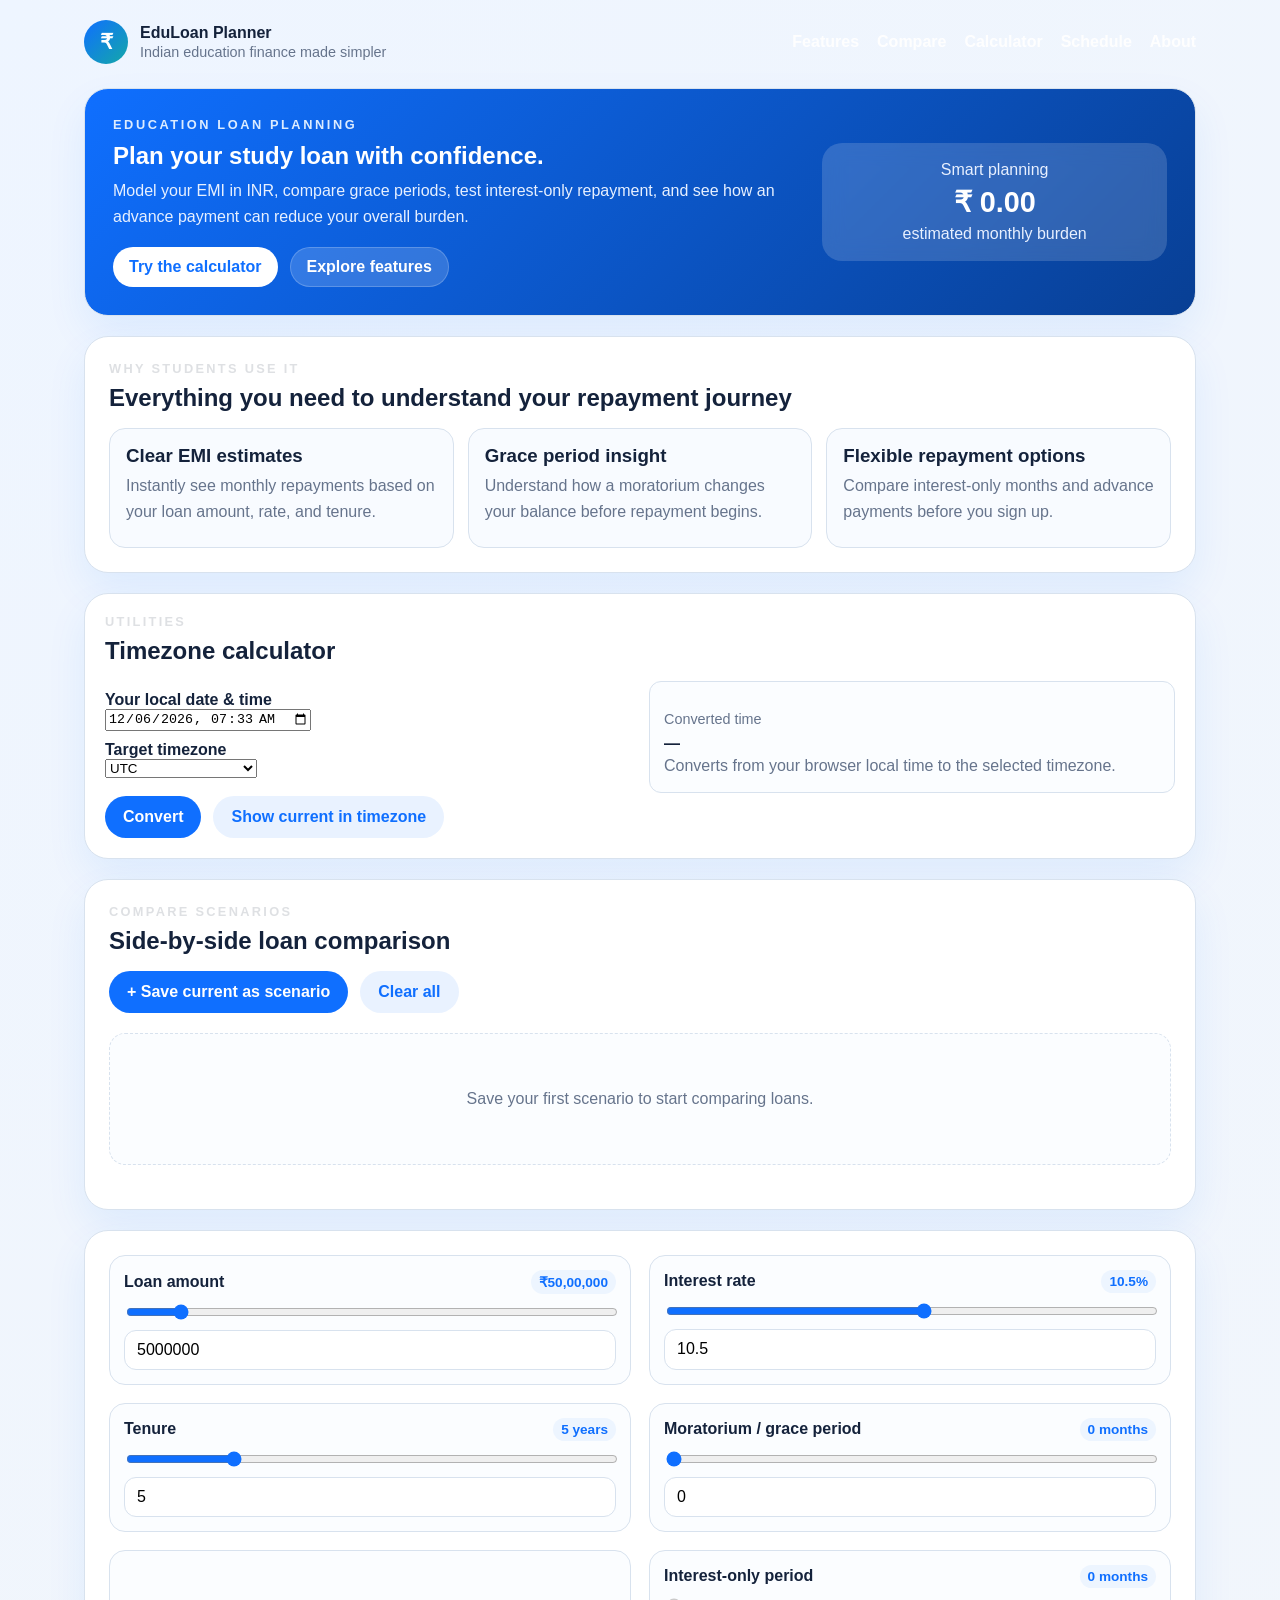
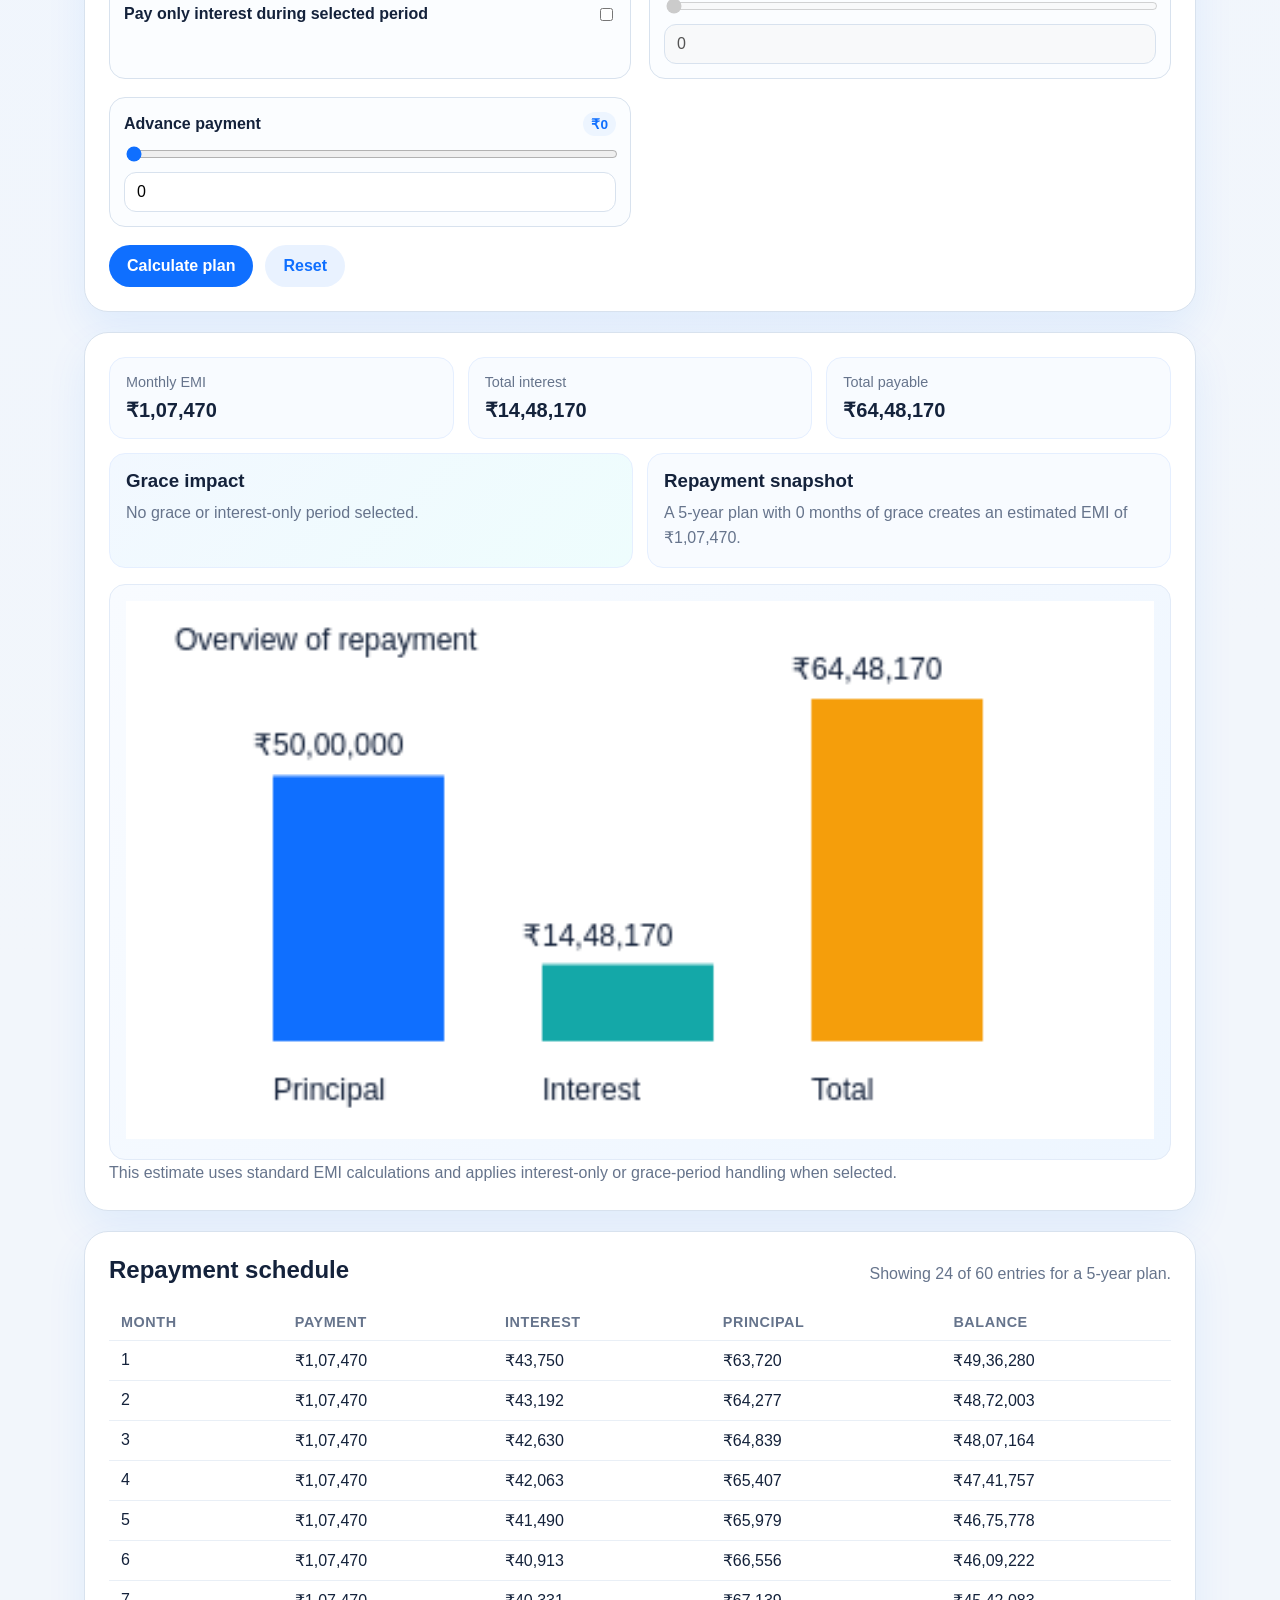
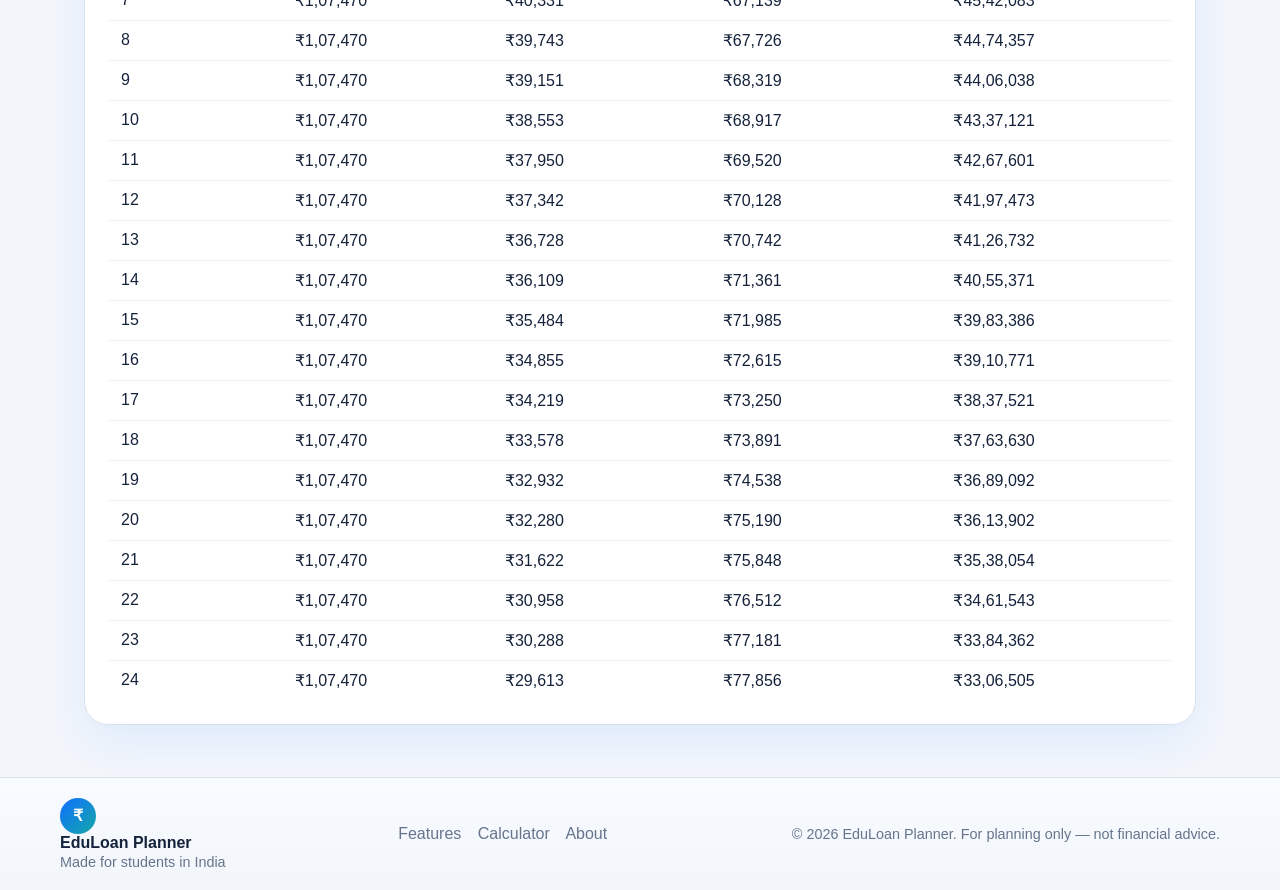
==== index.html @ 4c46b226 "Update index.html, Update script.js, Update styles.css" ====
<!DOCTYPE html>
<html lang="en">
  <head>
    <meta charset="UTF-8" />
    <meta name="viewport" content="width=device-width, initial-scale=1.0" />
    <title>Indian Education Loan Calculator</title>
    <meta
      name="description"
      content="Estimate education loan EMI, grace period impact, and repayment schedule in Indian rupees."
    />
    <link rel="stylesheet" href="styles.css" />
  </head>
  <body>
    <header class="topbar">
      <div class="brand-block">
        <div class="brand-mark">₹</div>
        <div>
          <p class="brand-name">EduLoan Planner</p>
          <p class="brand-tag">Indian education finance made simpler</p>
        </div>
      </div>
      <nav class="nav">
        <ul class="nav-list">
          <li><a class="nav-link" href="#features">Features</a></li>
          <li><a class="nav-link" href="#comparison">Compare</a></li>
          <li><a class="nav-link" href="#calculator">Calculator</a></li>
          <li><a class="nav-link" href="#schedule">Schedule</a></li>
          <li><a class="nav-link" href="#about">About</a></li>
        </ul>
      </nav>
    </header>

    <main class="page-shell">
      <section class="card hero-card">
        <div class="hero-content">
          <div>
            <p class="eyebrow">Education loan planning</p>
            <h1>Plan your study loan with confidence.</h1>
            <p class="hero-copy">
              Model your EMI in INR, compare grace periods, test interest-only repayment, and see how an advance payment can reduce your overall burden.
            </p>
            <div class="hero-actions">
              <a class="button-link" href="#calculator">Try the calculator</a>
              <a class="button-link secondary-link" href="#features">Explore features</a>
            </div>
          </div>
          <div class="hero-badge">
            <p>Smart planning</p>
            <strong>₹ 0.00</strong>
            <span>estimated monthly burden</span>
          </div>
        </div>
      </section>

      <section id="features" class="card feature-card">
        <div class="section-heading">
          <p class="eyebrow">Why students use it</p>
          <h2>Everything you need to understand your repayment journey</h2>
        </div>
        <div class="feature-grid">
          <article class="feature-box">
            <h3>Clear EMI estimates</h3>
            <p>Instantly see monthly repayments based on your loan amount, rate, and tenure.</p>
          </article>
          <article class="feature-box">
            <h3>Grace period insight</h3>
            <p>Understand how a moratorium changes your balance before repayment begins.</p>
          </article>
          <article class="feature-box">
            <h3>Flexible repayment options</h3>
            <p>Compare interest-only months and advance payments before you sign up.</p>
          </article>
        </div>
      </section>

      <section id="timezone" class="card timezone-card">
        <div class="section-heading">
          <p class="eyebrow">Utilities</p>
          <h2>Timezone calculator</h2>
        </div>
        <div class="timezone-grid">
          <div class="timezone-controls">
            <label for="tz-datetime">Your local date & time</label>
            <input id="tz-datetime" type="datetime-local" />

            <label for="tz-target">Target timezone</label>
            <select id="tz-target"></select>

            <div class="actions">
              <button id="tz-convert" type="button">Convert</button>
              <button id="tz-now" type="button" class="secondary-btn">Show current in timezone</button>
            </div>
          </div>

          <div class="timezone-output">
            <p class="result-label">Converted time</p>
            <strong id="tz-output">—</strong>
            <p class="note">Converts from your browser local time to the selected timezone.</p>
          </div>
        </div>
      </section>

      <section id="comparison" class="card comparison-card">
        <div class="section-heading">
          <p class="eyebrow">Compare scenarios</p>
          <h2>Side-by-side loan comparison</h2>
        </div>
        <div class="comparison-controls">
          <button type="button" id="save-scenario-btn" class="primary-btn">+ Save current as scenario</button>
          <button type="button" id="clear-scenarios-btn" class="secondary-btn">Clear all</button>
        </div>
        <div id="scenarios-container" class="scenarios-container">
          <div class="empty-state">
            <p>Save your first scenario to start comparing loans.</p>
          </div>
        </div>
        <div id="comparison-table" class="comparison-table-wrap" style="display: none;">
          <table class="comparison-table">
            <thead>
              <tr>
                <th>Metric</th>
                <th id="scenario-1-header">Scenario 1</th>
                <th id="scenario-2-header">Scenario 2</th>
                <th id="scenario-3-header">Scenario 3</th>
              </tr>
            </thead>
            <tbody id="comparison-body"></tbody>
          </table>
        </div>
      </section>

      <section id="calculator" class="card calculator-card">
        <form id="loan-form" novalidate>
          <div class="control-grid">
            <div class="field-group">
              <label for="loan-amount">
                Loan amount
                <span class="value-pill" id="loan-amount-value">₹50,00,000</span>
              </label>
              <input id="loan-amount-range" type="range" min="100000" max="50000000" step="100000" value="5000000" />
              <input id="loan-amount" name="loanAmount" type="number" min="100000" step="100000" value="5000000" required />
            </div>

            <div class="field-group">
              <label for="interest-rate">
                Interest rate
                <span class="value-pill" id="interest-rate-value">10.5%</span>
              </label>
              <input id="interest-rate-range" type="range" min="0" max="20" step="0.1" value="10.5" />
              <input id="interest-rate" name="interestRate" type="number" min="0" max="20" step="0.1" value="10.5" required />
            </div>

            <div class="field-group">
              <label for="tenure-years">
                Tenure
                <span class="value-pill" id="tenure-years-value">5 years</span>
              </label>
              <input id="tenure-years-range" type="range" min="1" max="20" step="1" value="5" />
              <input id="tenure-years" name="tenureYears" type="number" min="1" max="20" step="1" value="5" required />
            </div>

            <div class="field-group">
              <label for="grace-months">
                Moratorium / grace period
                <span class="value-pill" id="grace-months-value">0 months</span>
              </label>
              <input id="grace-months-range" type="range" min="0" max="24" step="1" value="0" />
              <input id="grace-months" name="graceMonths" type="number" min="0" max="24" step="1" value="0" required />
            </div>

            <div class="field-group checkbox-field">
              <label for="interest-only-toggle">
                <span>Pay only interest during selected period</span>
                <input id="interest-only-toggle" name="interestOnly" type="checkbox" />
              </label>
            </div>

            <div class="field-group">
              <label for="interest-only-months">
                Interest-only period
                <span class="value-pill" id="interest-only-months-value">0 months</span>
              </label>
              <input id="interest-only-months-range" type="range" min="0" max="24" step="1" value="0" />
              <input id="interest-only-months" name="interestOnlyMonths" type="number" min="0" max="24" step="1" value="0" required />
            </div>

            <div class="field-group">
              <label for="advance-payment">
                Advance payment
                <span class="value-pill" id="advance-payment-value">₹0</span>
              </label>
              <input id="advance-payment-range" type="range" min="0" max="50000000" step="10000" value="0" />
              <input id="advance-payment" name="advancePayment" type="number" min="0" max="50000000" step="10000" value="0" />
            </div>
          </div>

          <div class="actions">
            <button type="submit">Calculate plan</button>
            <button type="button" id="reset-btn" class="secondary-btn">Reset</button>
          </div>
        </form>
      </section>

      <section class="card results-card" aria-live="polite">
        <div class="results-grid">
          <article class="result-box">
            <span class="result-label">Monthly EMI</span>
            <strong id="emi-value">₹0</strong>
          </article>
          <article class="result-box">
            <span class="result-label">Total interest</span>
            <strong id="interest-value">₹0</strong>
          </article>
          <article class="result-box">
            <span class="result-label">Total payable</span>
            <strong id="payable-value">₹0</strong>
          </article>
        </div>

        <div class="insight-grid">
          <article class="insight-card accent-card">
            <h3>Grace impact</h3>
            <p id="grace-summary">No grace period selected.</p>
          </article>
          <article class="insight-card">
            <h3>Repayment snapshot</h3>
            <p id="snapshot-summary">Your plan will be displayed here.</p>
          </article>
        </div>

        <div class="chart-wrap">
          <canvas id="summary-chart" width="420" height="220"></canvas>
        </div>
        <p class="note">This estimate uses standard EMI calculations and applies interest-only or grace-period handling when selected.</p>
      </section>

      <section class="card schedule-card">
        <div class="schedule-head">
          <h2>Repayment schedule</h2>
          <p id="schedule-caption">A monthly repayment plan will appear here.</p>
        </div>
        <div class="table-wrap">
          <table>
            <thead>
              <tr>
                <th>Month</th>
                <th>Payment</th>
                <th>Interest</th>
                <th>Principal</th>
                <th>Balance</th>
              </tr>
            </thead>
            <tbody id="schedule-body"></tbody>
          </table>
        </div>
      </section>
    </main>
    <footer class="site-footer">
      <div class="footer-grid">
        <div class="footer-brand">
          <div class="brand-mark small">₹</div>
          <div>
            <p class="brand-name">EduLoan Planner</p>
            <p class="brand-tag">Made for students in India</p>
          </div>
        </div>
        <div class="footer-links">
          <a href="#features">Features</a>
          <a href="#calculator">Calculator</a>
          <a href="#about">About</a>
        </div>
        <div class="footer-legal">
          <p>© 2026 EduLoan Planner. For planning only — not financial advice.</p>
        </div>
      </div>
    </footer>

    <script src="script.js"></script>
  </body>
</html>
---- styles.css ----
:root {
  color-scheme: light;
  --bg: #f2f6fb;
  --surface: #ffffff;
  --primary: #0f6fff;
  --primary-dark: #0a53bf;
  --accent: #14a8a8;
  --text: #14223b;
  --muted: #66748c;
  --border: #d8e2ee;
}

* {
  box-sizing: border-box;
}

body {
  margin: 0;
  font-family: Inter, "Segoe UI", Roboto, Arial, sans-serif;
  background: radial-gradient(circle at top left, #eef5ff 0%, var(--bg) 60%);
  color: var(--text);
}

.topbar {
  max-width: 1160px;
  margin: 0 auto;
  padding: 20px 24px 0;
  display: flex;
  align-items: center;
  justify-content: space-between;
  gap: 16px;
}

.brand-block {
  display: flex;
  align-items: center;
  gap: 12px;
}

.brand-mark {
  width: 44px;
  height: 44px;
  display: grid;
  place-items: center;
  border-radius: 50%;
  background: linear-gradient(135deg, var(--primary) 0%, var(--accent) 100%);
  color: #fff;
  font-size: 1.3rem;
  font-weight: 800;
}

.brand-name {
  margin: 0;
  font-weight: 800;
}

.brand-tag {
  margin: 2px 0 0;
  color: var(--muted);
  font-size: 0.9rem;
}

.nav-link,
.button-link {
  text-decoration: none;
  color: var(--primary);
  font-weight: 700;
}

.nav {
  display: flex;
  align-items: center;
}

.nav-list {
  list-style: none;
  margin: 0;
  padding: 0;
  display: flex;
  gap: 18px;
}

.nav-list a {
  color: #fff;
  opacity: 0.95;
}

.page-shell {
  max-width: 1160px;
  margin: 0 auto;
  padding: 24px;
  display: grid;
  gap: 20px;
}

.card {
  background: var(--surface);
  border: 1px solid var(--border);
  border-radius: 24px;
  box-shadow: 0 18px 40px rgba(15, 111, 255, 0.08);
}

.hero-card {
  padding: 28px;
  background: linear-gradient(135deg, #0f6fff 0%, #083f94 100%);
  color: #fff;
}

.hero-content {
  display: grid;
  grid-template-columns: 1.6fr 0.8fr;
  gap: 20px;
  align-items: center;
}

.hero-actions {
  display: flex;
  flex-wrap: wrap;
  gap: 12px;
  margin-top: 18px;
}

.button-link {
  display: inline-flex;
  align-items: center;
  justify-content: center;
  padding: 10px 16px;
  border-radius: 999px;
  background: #fff;
  color: var(--primary);
}

.secondary-link {
  background: rgba(255,255,255,0.16);
  color: #fff;
  border: 1px solid rgba(255,255,255,0.2);
}

.hero-badge {
  padding: 18px;
  border-radius: 20px;
  background: rgba(255,255,255,0.16);
  backdrop-filter: blur(10px);
  text-align: center;
}

.hero-badge p,
.hero-badge span {
  margin: 0;
  color: #e8f0ff;
}

.hero-badge strong {
  display: block;
  font-size: 1.8rem;
  margin: 6px 0;
}

.eyebrow {
  margin: 0 0 10px;
  text-transform: uppercase;
  letter-spacing: 0.2em;
  font-size: 0.8rem;
  font-weight: 700;
  color: #dcecff;
}

h1,
h2,
h3 {
  margin: 0 0 8px;
}

.hero-copy,
.note,
.schedule-head p,
.insight-card p {
  margin: 0;
  color: var(--muted);
  line-height: 1.6;
}

.hero-card .hero-copy {
  color: #e7f0ff;
  max-width: 700px;
}

.calculator-card,
.results-card,
.schedule-card {
  padding: 24px;
}

.control-grid {
  display: grid;
  grid-template-columns: repeat(2, minmax(0, 1fr));
  gap: 18px;
}

.field-group {
  display: grid;
  gap: 8px;
  padding: 14px;
  border: 1px solid var(--border);
  border-radius: 16px;
  background: #fbfdff;
}

.checkbox-field {
  align-content: center;
}

.checkbox-field label {
  justify-content: space-between;
}

.checkbox-field input {
  width: auto;
  accent-color: var(--primary);
}

label {
  display: flex;
  align-items: center;
  justify-content: space-between;
  gap: 8px;
  font-weight: 700;
}

.value-pill {
  display: inline-flex;
  align-items: center;
  padding: 4px 8px;
  border-radius: 999px;
  background: #edf5ff;
  color: var(--primary);
  font-size: 0.85rem;
  font-weight: 700;
}

input[type="number"],
input[type="range"] {
  width: 100%;
}

input[type="number"] {
  padding: 10px 12px;
  border: 1px solid var(--border);
  border-radius: 12px;
  font-size: 1rem;
}

input[type="range"] {
  accent-color: var(--primary);
  cursor: pointer;
}

input:focus {
  outline: 2px solid rgba(15, 111, 255, 0.18);
  border-color: var(--primary);
}

.actions {
  display: flex;
  flex-wrap: wrap;
  gap: 12px;
  margin-top: 18px;
}

button {
  border: none;
  border-radius: 999px;
  padding: 12px 18px;
  font-size: 1rem;
  font-weight: 700;
  cursor: pointer;
  background: var(--primary);
  color: #fff;
}

button:hover {
  background: var(--primary-dark);
}

.secondary-btn {
  background: #e9f2ff;
  color: var(--primary);
}

.secondary-btn:hover {
  background: #dceaff;
}

.section-heading {
  margin-bottom: 16px;
}

.feature-grid {
  display: grid;
  grid-template-columns: repeat(3, minmax(0, 1fr));
  gap: 14px;
}

.feature-box {
  padding: 16px;
  border: 1px solid var(--border);
  border-radius: 16px;
  background: #f8fbff;
}

/* Alignment and spacing fixes for the features section */
.feature-card {
  padding: 24px;
}

.feature-grid {
  align-items: start;
}

.feature-box {
  display: flex;
  flex-direction: column;
  justify-content: flex-start;
  min-height: 120px;
}

.section-heading .eyebrow {
  margin-bottom: 8px;
  color: rgba(20,34,59,0.14);
  letter-spacing: 0.18em;
}

.feature-box h3 {
  margin-bottom: 6px;
}

.feature-box p {
  margin: 0;
  color: var(--muted);
  line-height: 1.6;
}

.results-grid {
  display: grid;
  grid-template-columns: repeat(3, minmax(0, 1fr));
  gap: 14px;
}

/* Timezone calculator styles */
.timezone-card {
  padding: 20px;
}

.timezone-grid {
  display: grid;
  grid-template-columns: 1fr 1fr;
  gap: 18px;
  align-items: start;
}

.timezone-controls label {
  display: block;
  margin-top: 10px;
  font-weight: 700;
}

.timezone-output {
  padding: 14px;
  border: 1px solid var(--border);
  border-radius: 12px;
  background: #fbfdff;
}

@media (max-width: 820px) {
  .timezone-grid {
    grid-template-columns: 1fr;
  }
}

.result-box,
.insight-card {
  padding: 16px;
  background: #f8fbff;
  border: 1px solid #e5efff;
  border-radius: 16px;
}

.result-label {
  display: block;
  font-size: 0.9rem;
  color: var(--muted);
  margin-bottom: 8px;
}

.result-box strong {
  font-size: 1.25rem;
}

.insight-grid {
  display: grid;
  grid-template-columns: repeat(2, minmax(0, 1fr));
  gap: 14px;
  margin-top: 14px;
}

.accent-card {
  background: linear-gradient(135deg, #f2f8ff 0%, #eefdfd 100%);
}

.chart-wrap {
  margin-top: 16px;
  border-radius: 16px;
  padding: 16px;
  background: linear-gradient(135deg, #f8fbff 0%, #eef6ff 100%);
  border: 1px solid #e2ebf8;
}

canvas {
  width: 100%;
  height: auto;
}

.schedule-head {
  display: flex;
  align-items: center;
  justify-content: space-between;
  gap: 12px;
  margin-bottom: 12px;
}

.table-wrap {
  overflow-x: auto;
}

table {
  width: 100%;
  border-collapse: collapse;
}

th,
td {
  padding: 10px 12px;
  border-bottom: 1px solid #e9eff6;
  text-align: left;
}

th {
  color: var(--muted);
  font-size: 0.9rem;
  font-weight: 700;
  text-transform: uppercase;
  letter-spacing: 0.04em;
}

tr:last-child td {
  border-bottom: none;
}

@media (max-width: 820px) {
  .control-grid,
  .results-grid,
  .insight-grid,
  .feature-grid,
  .hero-content {
    grid-template-columns: 1fr;
  }

  .schedule-head {
    flex-direction: column;
    align-items: flex-start;
  }

  .topbar {
    flex-direction: column;
    align-items: flex-start;
  }
}

.site-footer {
  margin-top: 28px;
  background: linear-gradient(180deg, #f8fbff 0%, #f2f6fb 100%);
  border-top: 1px solid var(--border);
  padding: 20px 24px;
}

.footer-grid {
  max-width: 1160px;
  margin: 0 auto;
  display: flex;
  gap: 20px;
  align-items: center;
  justify-content: space-between;
}

.footer-links a {
  margin-right: 12px;
  color: var(--muted);
  text-decoration: none;
}

.footer-legal p {
  margin: 0;
  color: var(--muted);
  font-size: 0.9rem;
}

.brand-mark.small {
  width: 36px;
  height: 36px;
  font-size: 1rem;
}

/* Loan Comparison Tool Styles */
.comparison-card {
  padding: 24px;
}

.comparison-controls {
  display: flex;
  gap: 12px;
  margin-bottom: 20px;
  flex-wrap: wrap;
}

.primary-btn {
  background: var(--primary);
  color: #fff;
  border: none;
  border-radius: 999px;
  padding: 12px 18px;
  font-size: 1rem;
  font-weight: 700;
  cursor: pointer;
}

.primary-btn:hover {
  background: var(--primary-dark);
}

.scenarios-container {
  display: grid;
  grid-template-columns: repeat(auto-fit, minmax(280px, 1fr));
  gap: 14px;
  margin-bottom: 20px;
}

.empty-state {
  grid-column: 1 / -1;
  padding: 40px 20px;
  text-align: center;
  background: #fbfdff;
  border: 1px dashed var(--border);
  border-radius: 16px;
  color: var(--muted);
}

.scenario-card {
  padding: 16px;
  border: 1px solid var(--border);
  border-radius: 16px;
  background: #f8fbff;
  transition: all 0.2s ease;
}

.scenario-card:hover {
  border-color: var(--primary);
  box-shadow: 0 4px 12px rgba(15, 111, 255, 0.1);
}

.scenario-header {
  display: flex;
  justify-content: space-between;
  align-items: center;
  margin-bottom: 12px;
  padding-bottom: 12px;
  border-bottom: 1px solid var(--border);
}

.scenario-header h4 {
  margin: 0;
  font-size: 1rem;
  color: var(--text);
}

.scenario-meta {
  font-size: 0.75rem;
  color: var(--muted);
}

.scenario-details {
  display: grid;
  grid-template-columns: 1fr 1fr;
  gap: 10px;
  margin-bottom: 12px;
  padding: 12px 0;
  border-bottom: 1px solid var(--border);
}

.scenario-detail {
  display: flex;
  flex-direction: column;
  gap: 4px;
}

.scenario-detail .label {
  font-size: 0.8rem;
  color: var(--muted);
  font-weight: 600;
}

.scenario-detail .value {
  font-size: 0.95rem;
  color: var(--text);
  font-weight: 600;
}

.scenario-results {
  display: grid;
  grid-template-columns: 1fr;
  gap: 10px;
  margin-bottom: 12px;
  padding: 12px 0;
}

.result {
  display: flex;
  justify-content: space-between;
  align-items: center;
}

.result .label {
  font-size: 0.85rem;
  color: var(--muted);
}

.result strong {
  color: var(--primary);
  font-weight: 700;
}

.remove-scenario-btn {
  width: 100%;
  background: #ffebee;
  color: #c62828;
  border: 1px solid #ffcdd2;
  border-radius: 8px;
  padding: 8px 12px;
  font-size: 0.9rem;
  font-weight: 600;
  cursor: pointer;
  transition: all 0.2s ease;
}

.remove-scenario-btn:hover {
  background: #ffcdd2;
  color: #b71c1c;
}

.comparison-table-wrap {
  margin-top: 20px;
  padding: 16px;
  background: #fbfdff;
  border-radius: 16px;
  border: 1px solid var(--border);
  overflow-x: auto;
}

.comparison-table {
  width: 100%;
  border-collapse: collapse;
  font-size: 0.95rem;
}

.comparison-table th {
  background: linear-gradient(135deg, #eef5ff 0%, #f8fbff 100%);
  color: var(--text);
  font-weight: 700;
  padding: 12px;
  text-align: left;
  border-bottom: 2px solid var(--primary);
}

.comparison-table td {
  padding: 12px;
  border-bottom: 1px solid #e9eff6;
  color: var(--text);
}

.comparison-table tbody tr:hover {
  background: #f8fbff;
}

.comparison-table tbody tr:last-child td {
  border-bottom: none;
}

@media (max-width: 820px) {
  .scenarios-container {
    grid-template-columns: 1fr;
  }

  .scenario-details {
    grid-template-columns: 1fr;
  }

  .comparison-table {
    font-size: 0.85rem;
  }

  .comparison-table th,
  .comparison-table td {
    padding: 8px;
  }
}
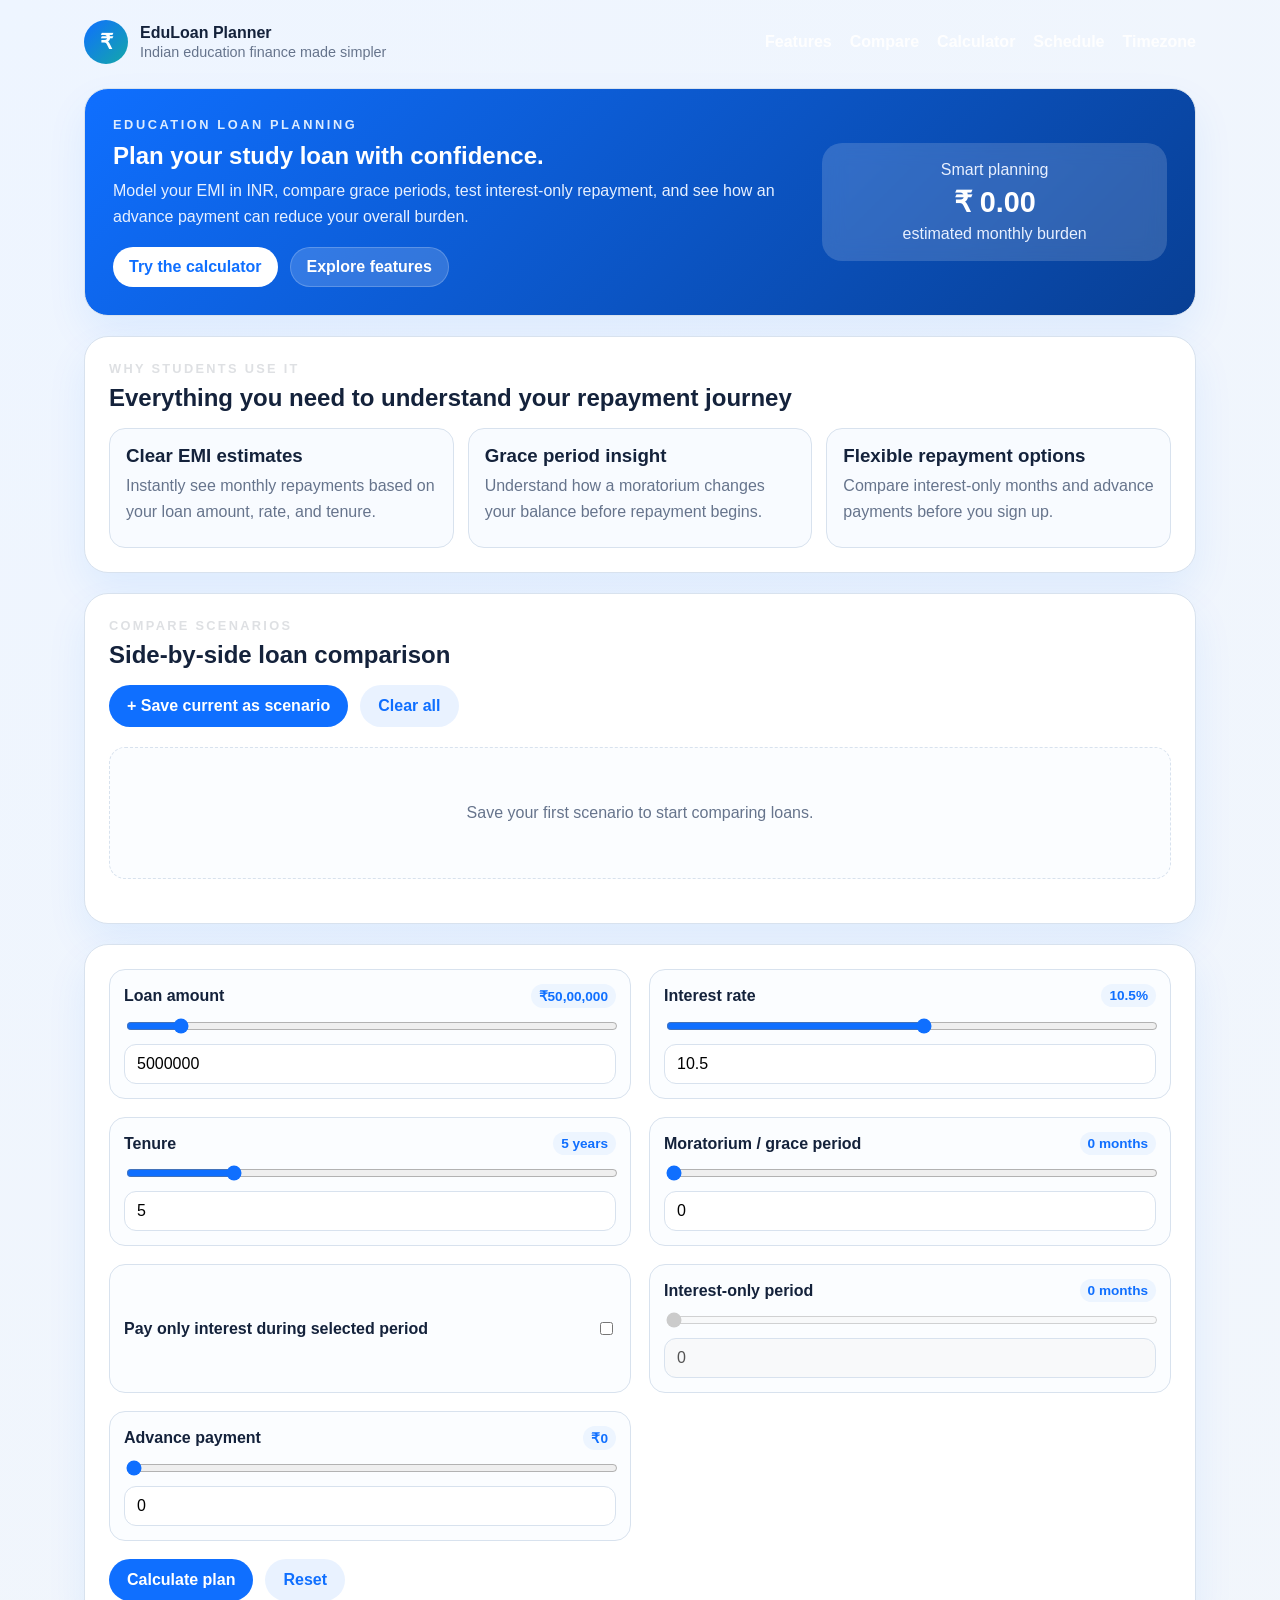
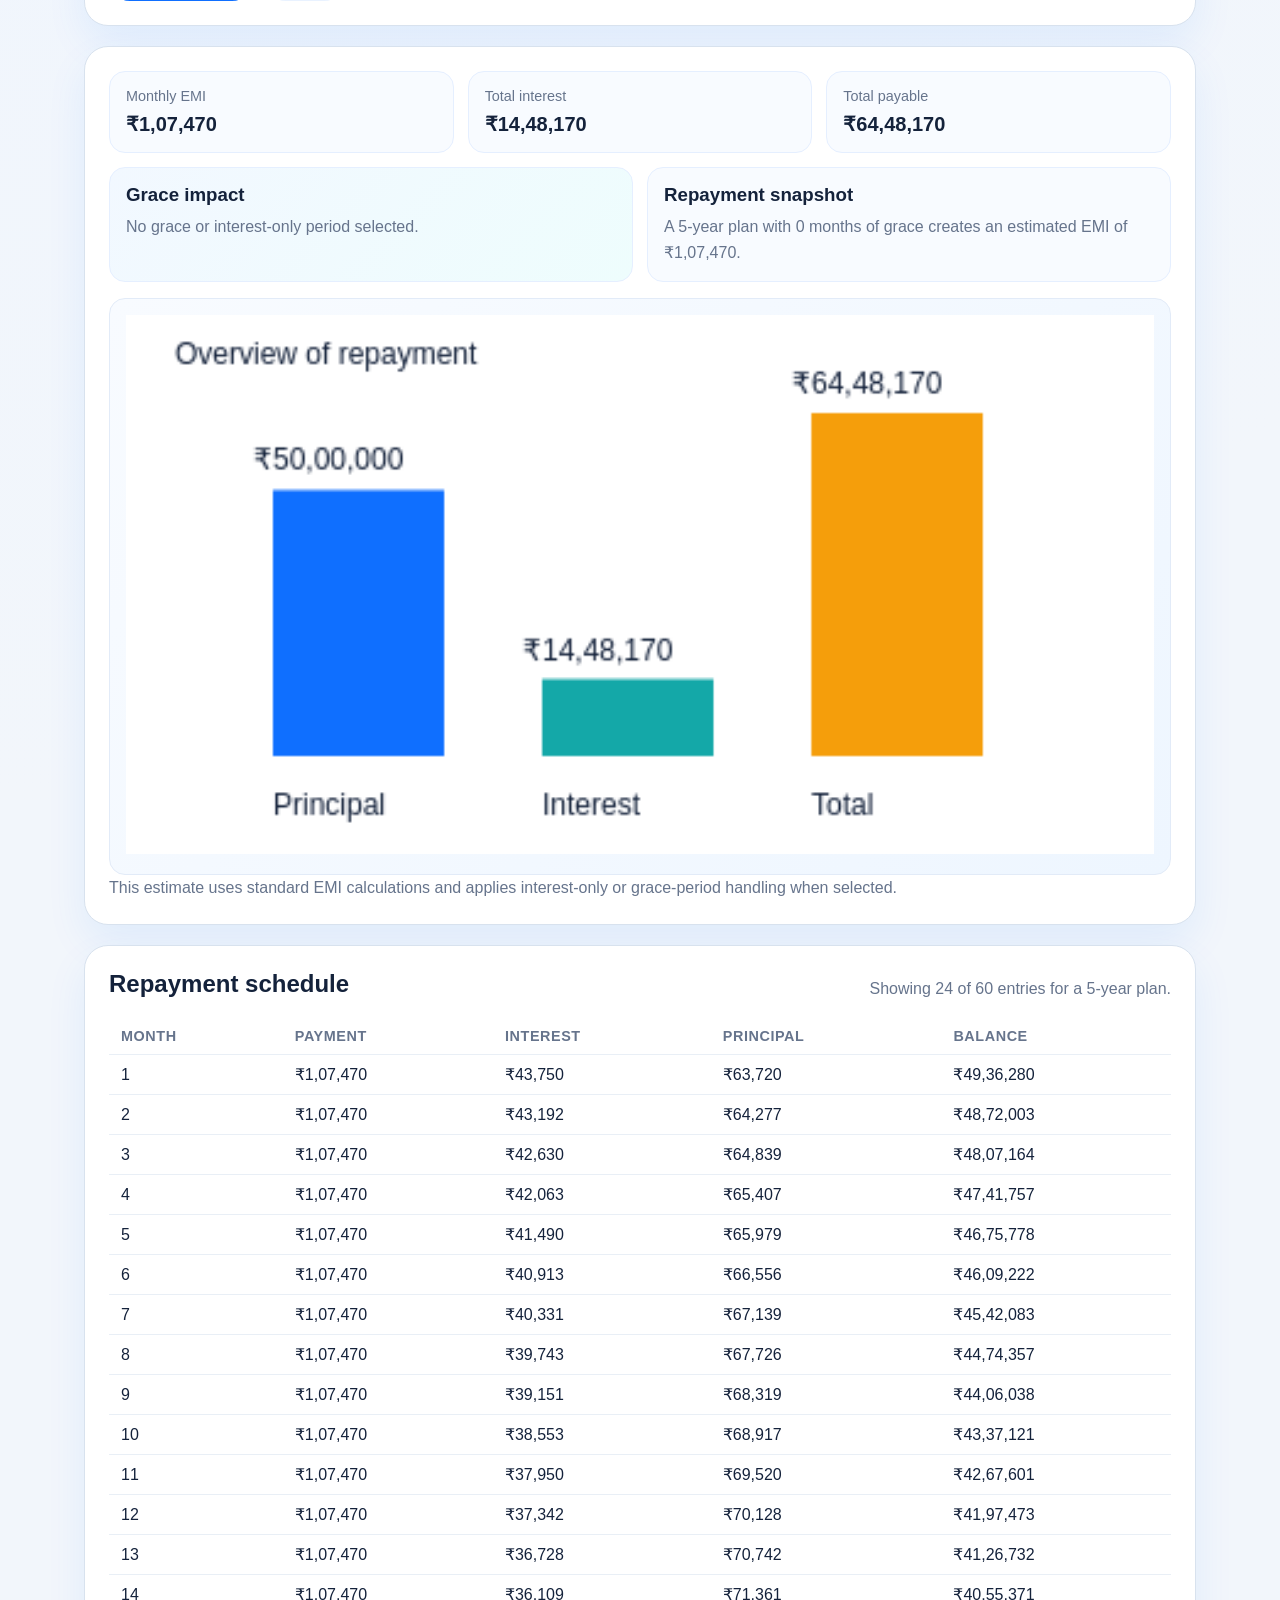
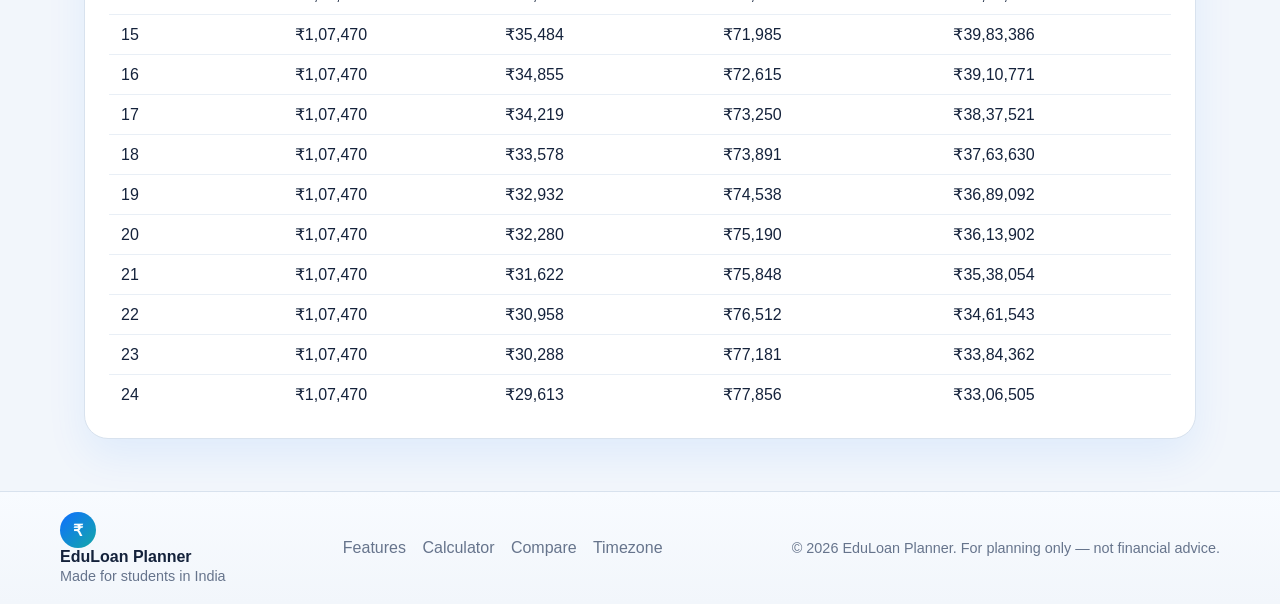
==== commit 16fadb7c: "Add 1 file, Update 3 files" ====
--- a/index.html
+++ b/index.html
@@ -25,7 +25,7 @@
           <li><a class="nav-link" href="#comparison">Compare</a></li>
           <li><a class="nav-link" href="#calculator">Calculator</a></li>
           <li><a class="nav-link" href="#schedule">Schedule</a></li>
-          <li><a class="nav-link" href="#about">About</a></li>
+          <li><a class="nav-link" href="timezone.html">Timezone</a></li>
         </ul>
       </nav>
     </header>
@@ -73,32 +73,7 @@
         </div>
       </section>
 
-      <section id="timezone" class="card timezone-card">
-        <div class="section-heading">
-          <p class="eyebrow">Utilities</p>
-          <h2>Timezone calculator</h2>
-        </div>
-        <div class="timezone-grid">
-          <div class="timezone-controls">
-            <label for="tz-datetime">Your local date & time</label>
-            <input id="tz-datetime" type="datetime-local" />
-
-            <label for="tz-target">Target timezone</label>
-            <select id="tz-target"></select>
-
-            <div class="actions">
-              <button id="tz-convert" type="button">Convert</button>
-              <button id="tz-now" type="button" class="secondary-btn">Show current in timezone</button>
-            </div>
-          </div>
-
-          <div class="timezone-output">
-            <p class="result-label">Converted time</p>
-            <strong id="tz-output">—</strong>
-            <p class="note">Converts from your browser local time to the selected timezone.</p>
-          </div>
-        </div>
-      </section>
+
 
       <section id="comparison" class="card comparison-card">
         <div class="section-heading">
@@ -267,7 +242,8 @@
         <div class="footer-links">
           <a href="#features">Features</a>
           <a href="#calculator">Calculator</a>
-          <a href="#about">About</a>
+          <a href="#comparison">Compare</a>
+          <a href="timezone.html">Timezone</a>
         </div>
         <div class="footer-legal">
           <p>© 2026 EduLoan Planner. For planning only — not financial advice.</p>
--- a/styles.css
+++ b/styles.css
@@ -371,9 +371,46 @@
   background: #fbfdff;
 }
 
+.timezone-reference-card {
+  padding: 24px;
+}
+
+.timezone-reference-grid {
+  display: grid;
+  grid-template-columns: repeat(auto-fit, minmax(200px, 1fr));
+  gap: 14px;
+}
+
+.tz-ref-card {
+  padding: 16px;
+  background: linear-gradient(135deg, #f8fbff 0%, #eefdfd 100%);
+  border: 1px solid #d8e2ee;
+  border-radius: 12px;
+  text-align: center;
+}
+
+.tz-name {
+  margin: 0 0 8px;
+  font-size: 0.9rem;
+  color: var(--muted);
+  font-weight: 600;
+}
+
+.tz-time {
+  display: block;
+  font-size: 1.4rem;
+  color: var(--primary);
+  font-weight: 800;
+  font-family: 'Courier New', monospace;
+}
+
 @media (max-width: 820px) {
   .timezone-grid {
     grid-template-columns: 1fr;
+  }
+
+  .timezone-reference-grid {
+    grid-template-columns: repeat(auto-fit, minmax(150px, 1fr));
   }
 }
 
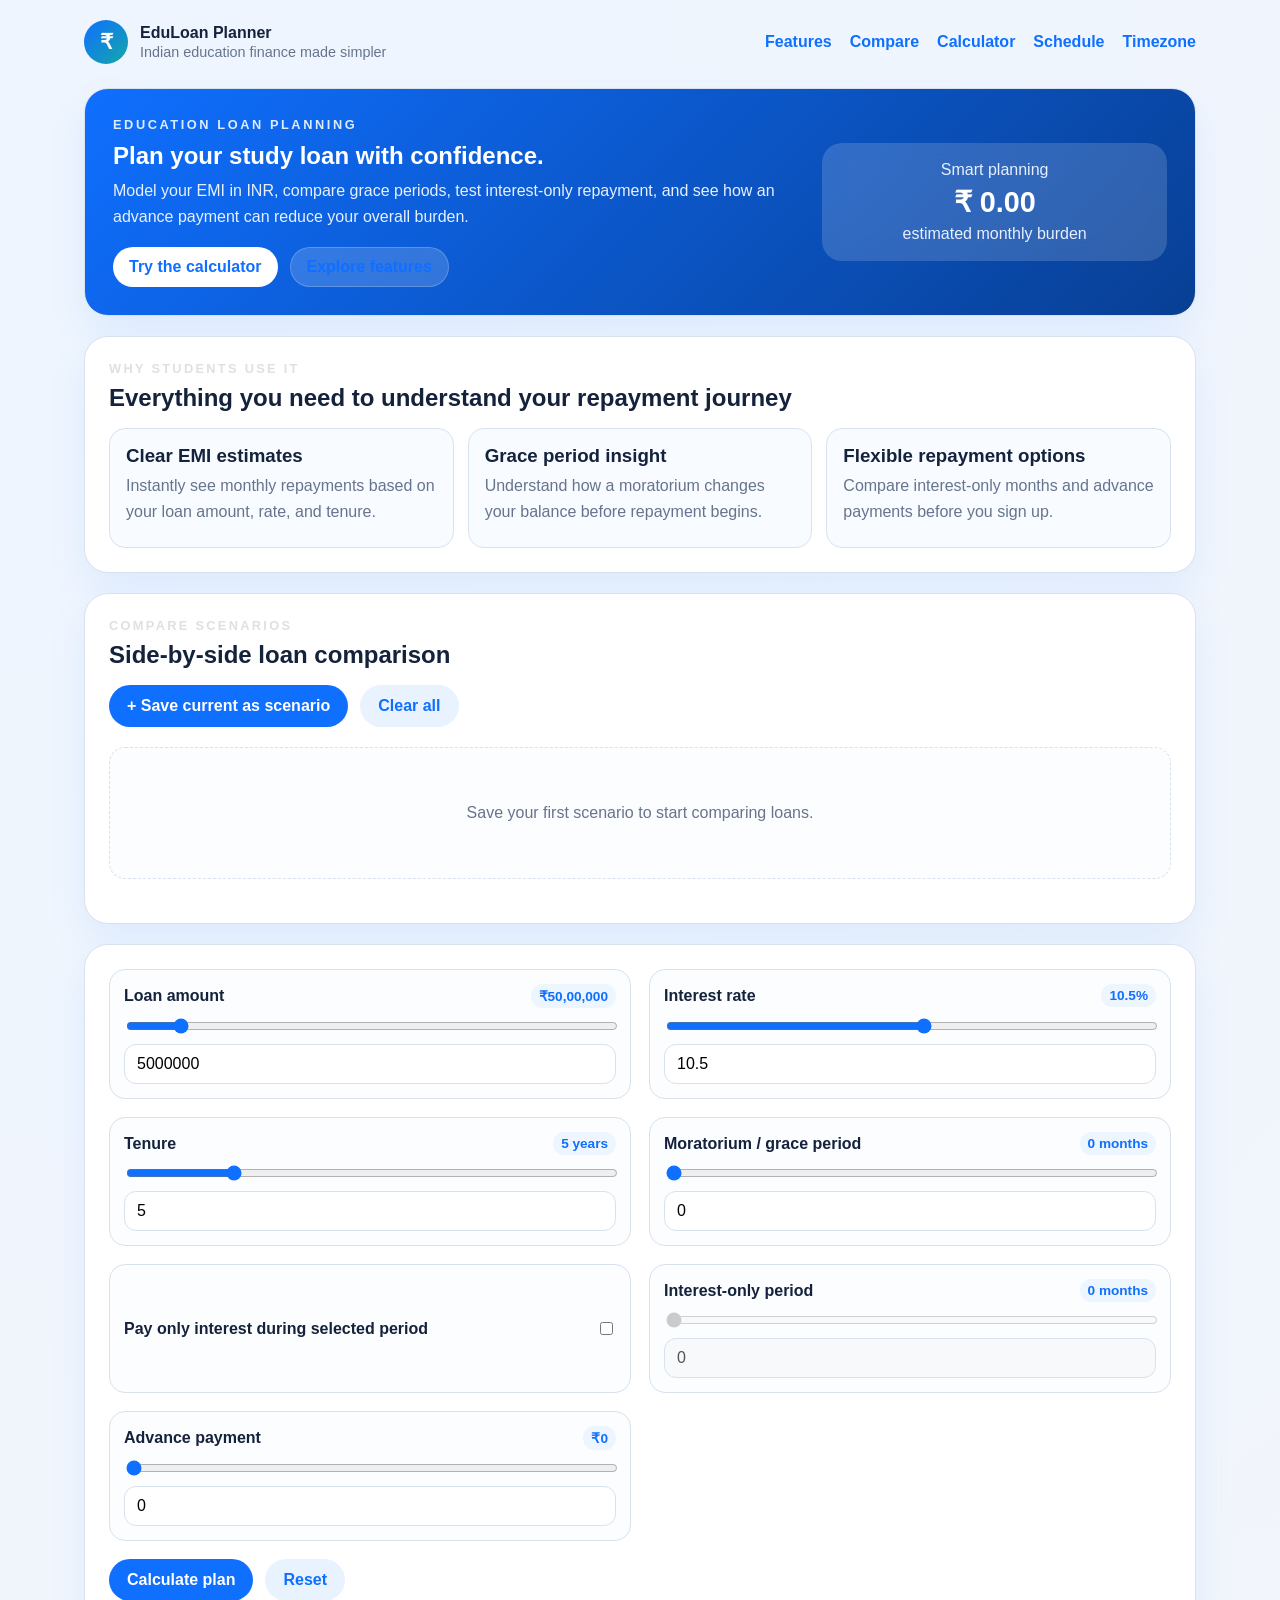
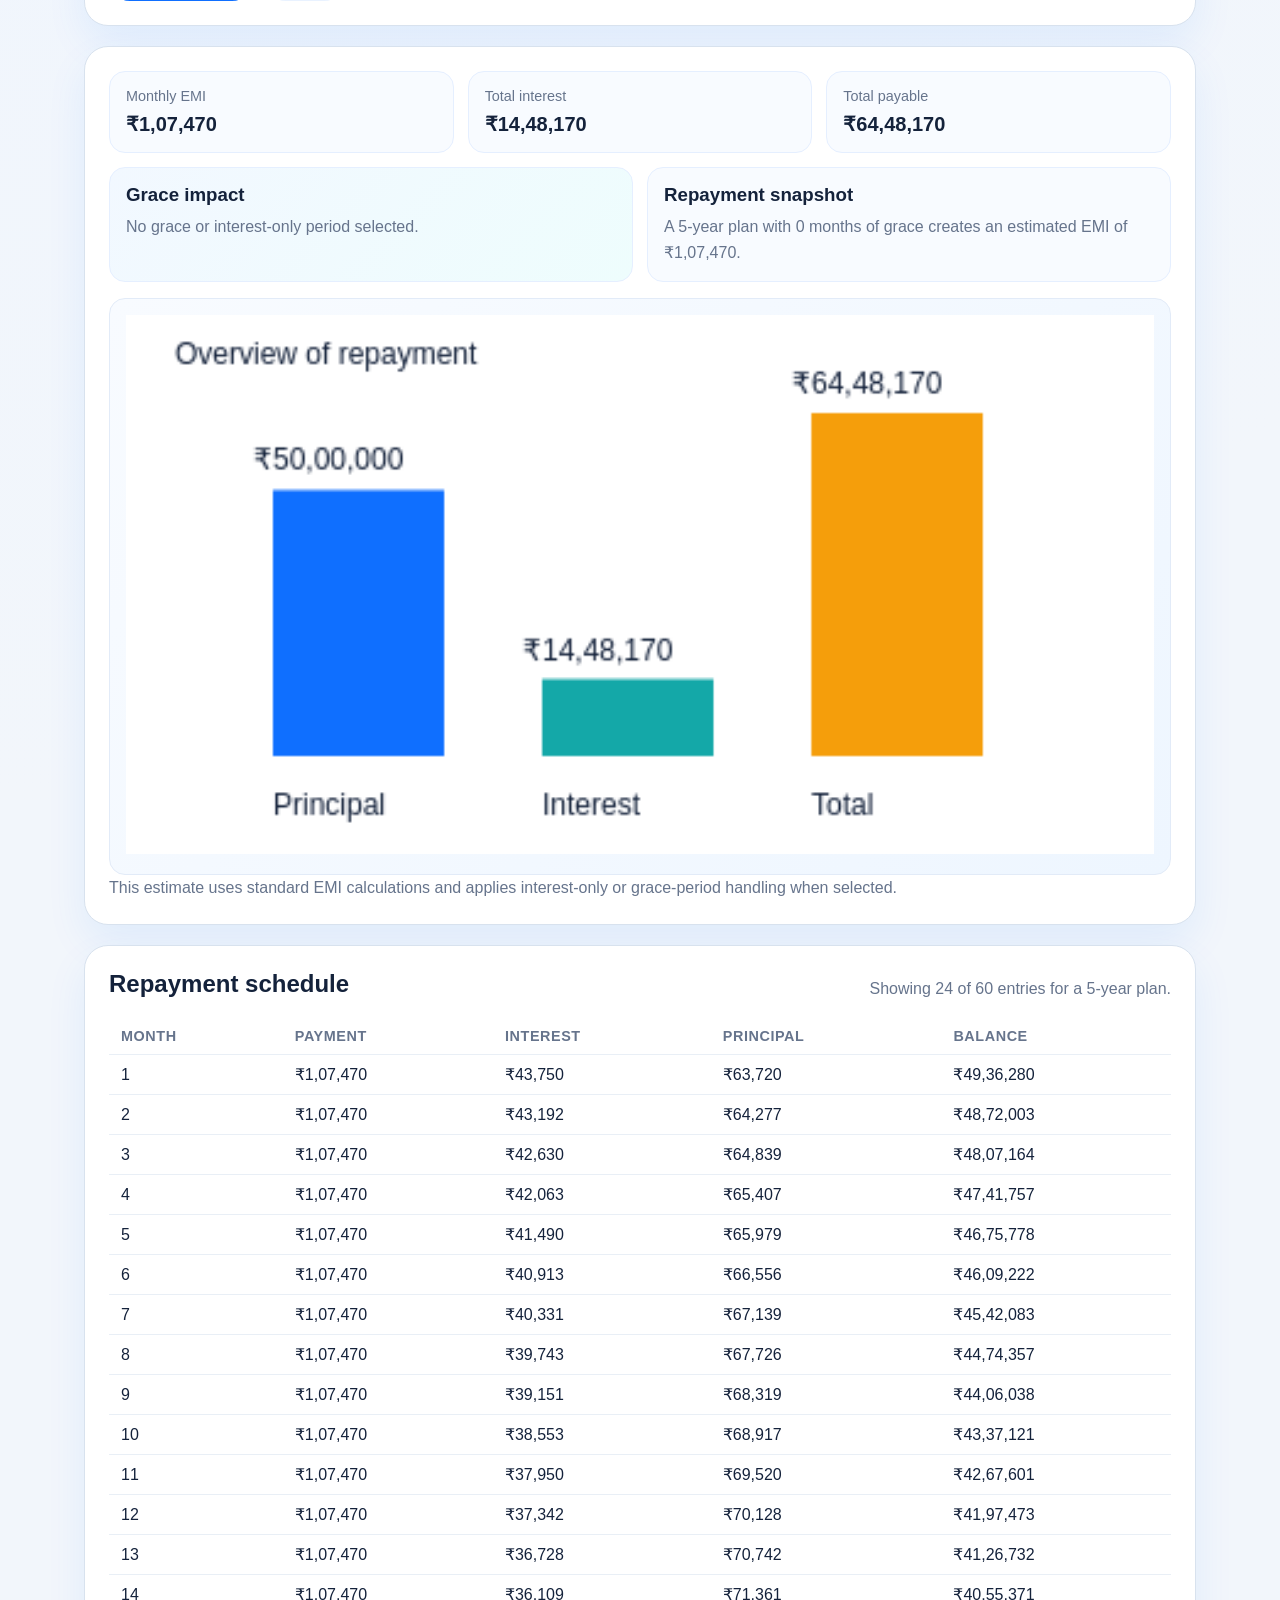
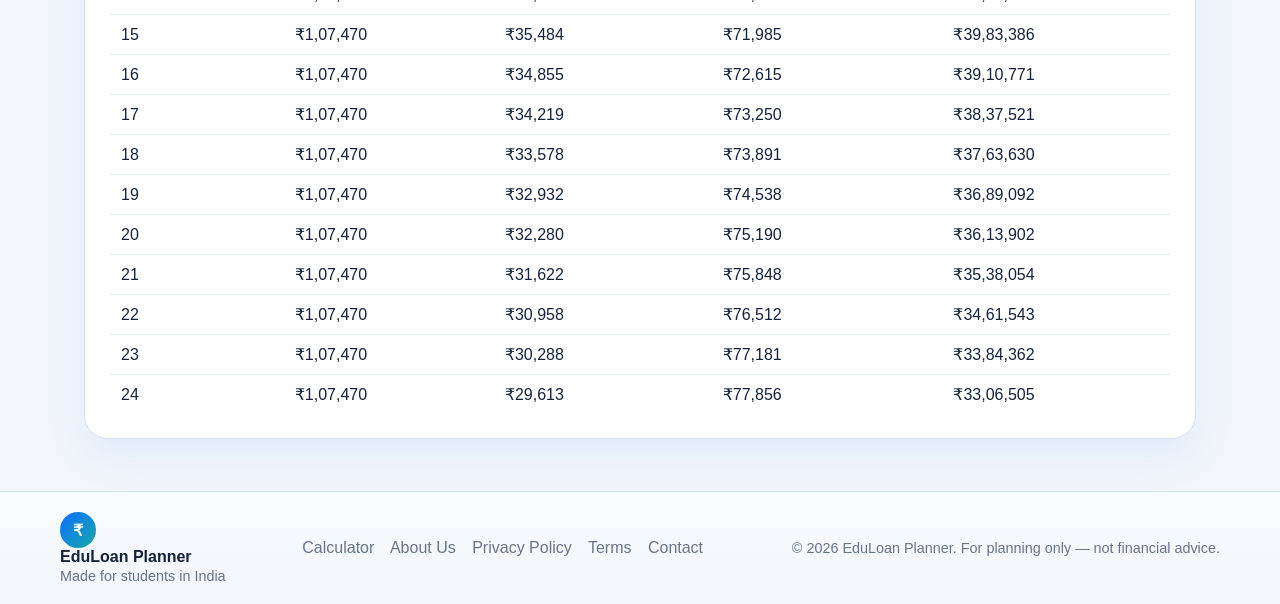
==== commit e8bafae8: "Add 3 files, Update 3 files" ====
--- a/index.html
+++ b/index.html
@@ -240,10 +240,11 @@
           </div>
         </div>
         <div class="footer-links">
-          <a href="#features">Features</a>
           <a href="#calculator">Calculator</a>
-          <a href="#comparison">Compare</a>
-          <a href="timezone.html">Timezone</a>
+          <a href="about.html">About Us</a>
+          <a href="privacy.html">Privacy Policy</a>
+          <a href="terms.html">Terms</a>
+          <a href="contact.html">Contact</a>
         </div>
         <div class="footer-legal">
           <p>© 2026 EduLoan Planner. For planning only — not financial advice.</p>
--- a/styles.css
+++ b/styles.css
@@ -80,11 +80,6 @@
   gap: 18px;
 }
 
-.nav-list a {
-  color: #fff;
-  opacity: 0.95;
-}
-
 .page-shell {
   max-width: 1160px;
   margin: 0 auto;
@@ -539,6 +534,23 @@
   margin: 0;
   color: var(--muted);
   font-size: 0.9rem;
+}
+
+/* Page content styles */
+.page-shell a {
+  color: var(--primary);
+  text-decoration: none;
+  font-weight: 600;
+  transition: opacity 0.2s ease;
+}
+
+.page-shell a:hover {
+  opacity: 0.8;
+  text-decoration: underline;
+}
+
+.page-shell ul {
+  line-height: 1.8;
 }
 
 .brand-mark.small {
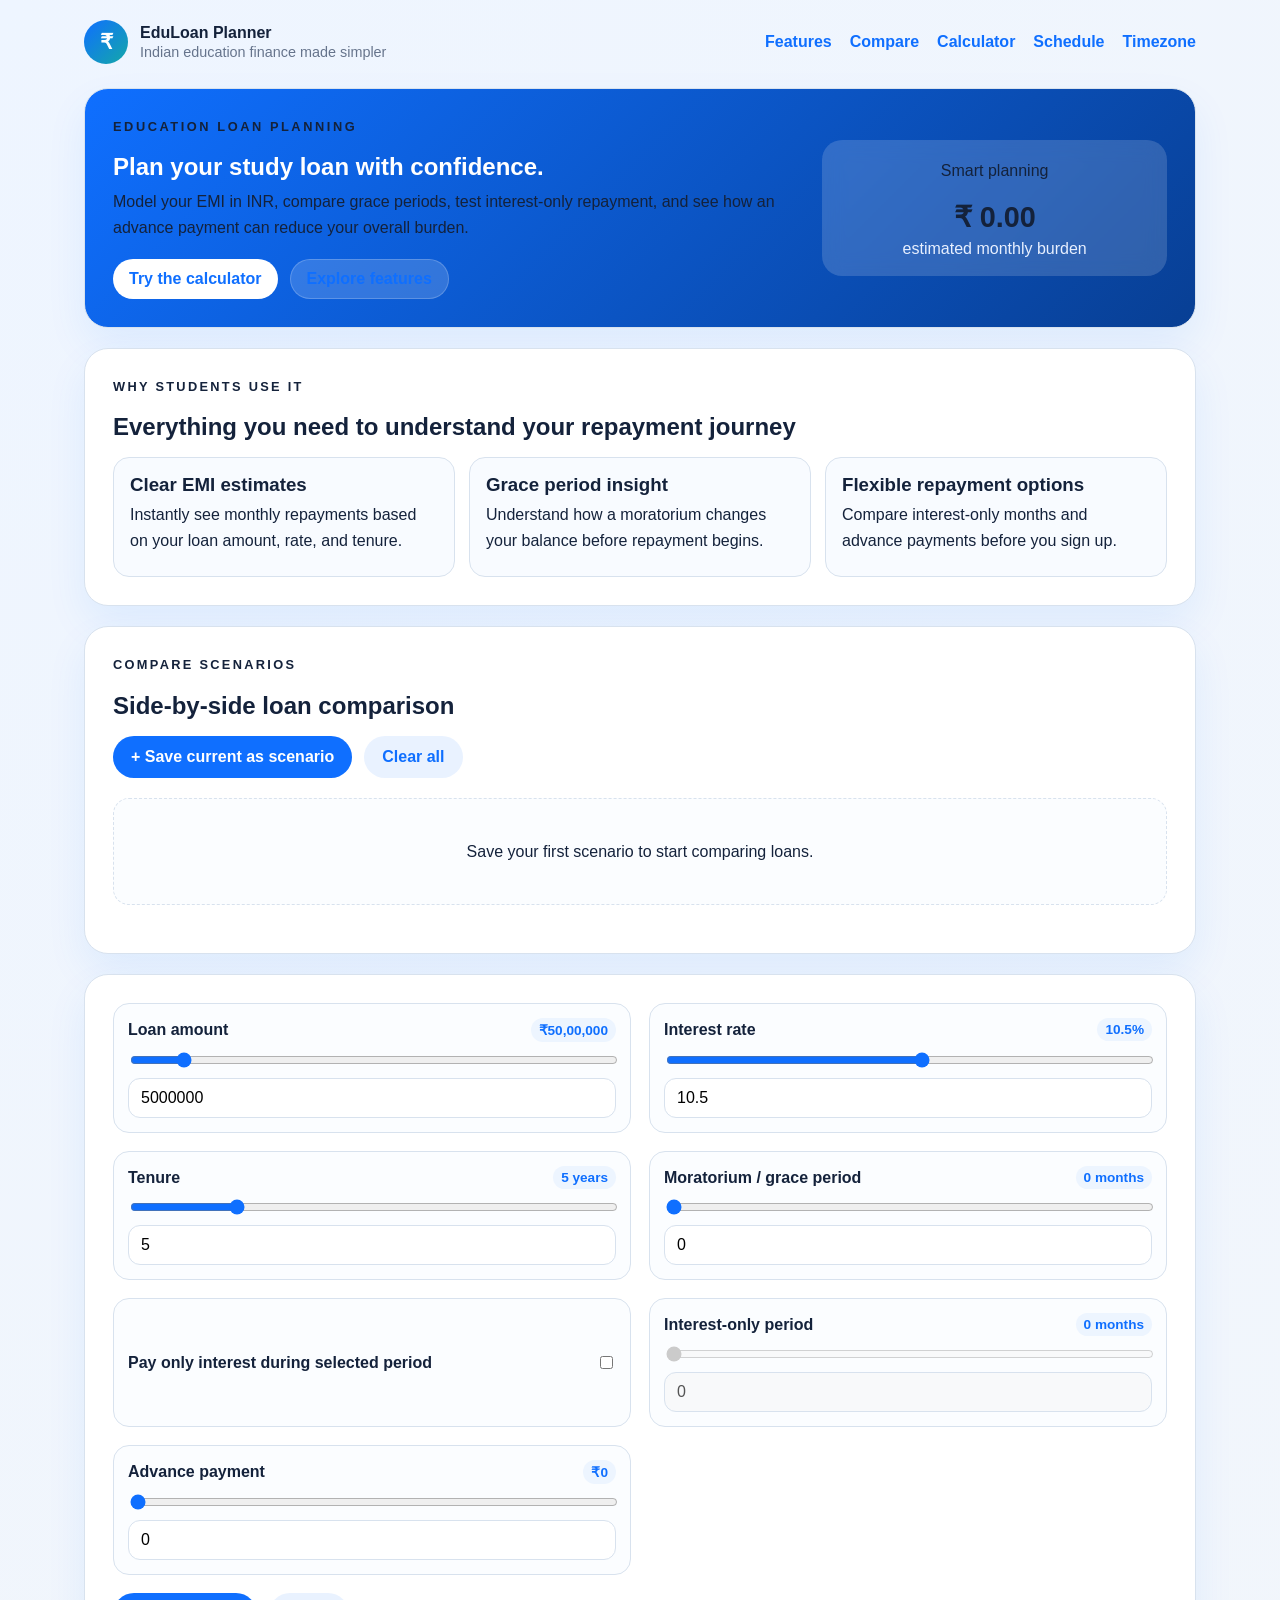
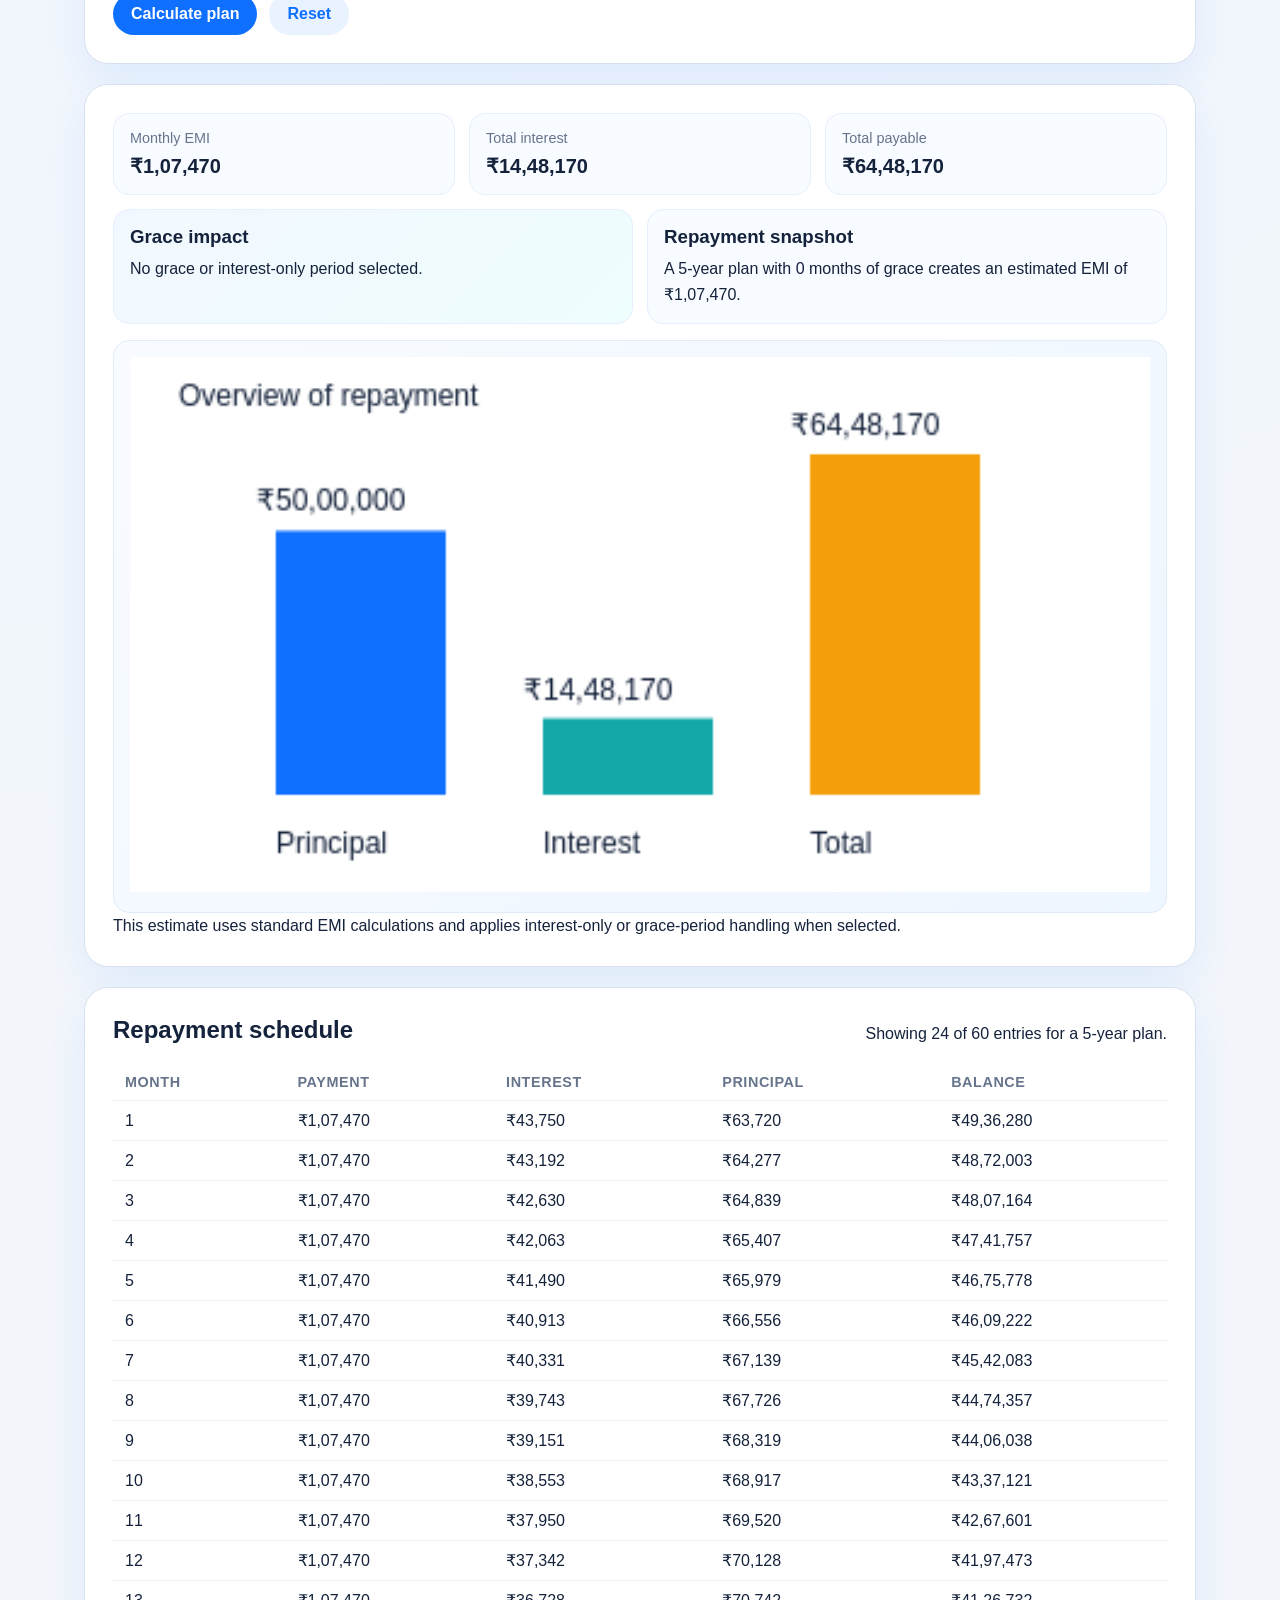
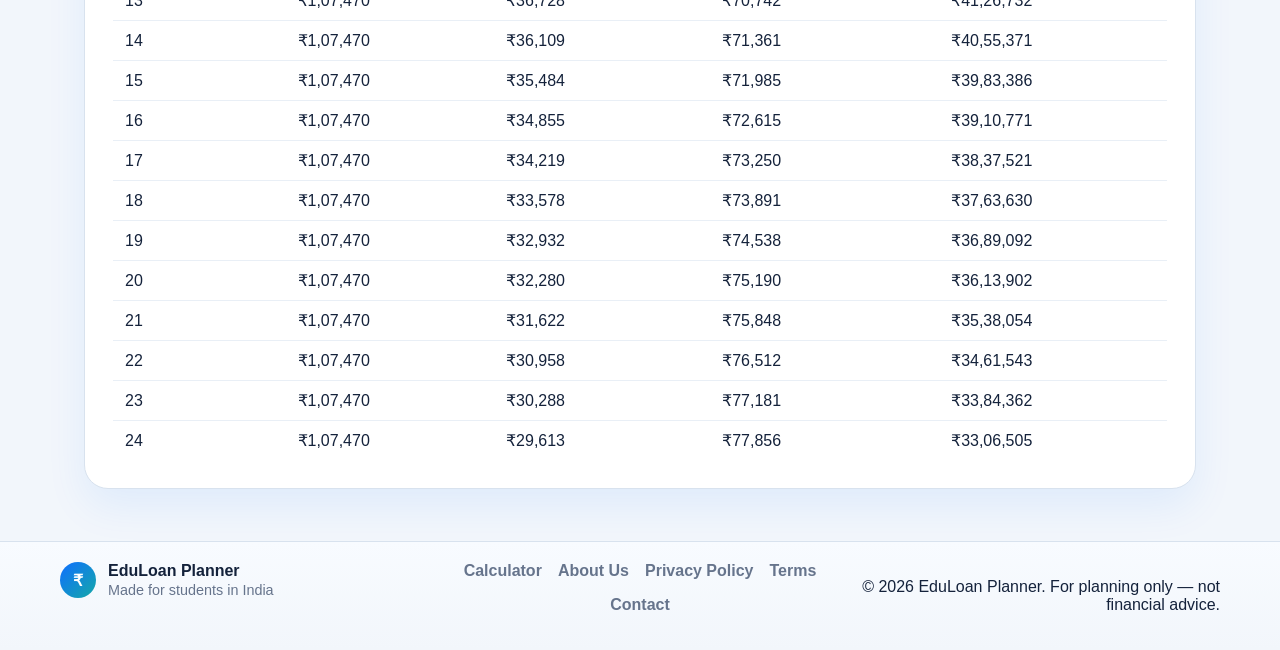
==== commit dc78c2e4: "Add 1 file, Update 9 files" ====
--- a/index.html
+++ b/index.html
@@ -4,10 +4,11 @@
     <meta charset="UTF-8" />
     <meta name="viewport" content="width=device-width, initial-scale=1.0" />
     <title>Indian Education Loan Calculator</title>
-    <meta
-      name="description"
-      content="Estimate education loan EMI, grace period impact, and repayment schedule in Indian rupees."
-    />
+    <meta name="description" content="Estimate education loan EMI, grace period impact, and repayment schedule in Indian rupees." />
+    <meta name="google-site-verification" content="" />
+    <meta name="keywords" content="education loan calculator, EMI calculator, loan comparison, Indian education finance" />
+    <meta name="author" content="EduLoan Planner" />
+    <link rel="canonical" href="https://him001133.github.io/loan/index.html" />
     <link rel="stylesheet" href="styles.css" />
   </head>
   <body>
--- a/styles.css
+++ b/styles.css
@@ -108,6 +108,31 @@
   align-items: center;
 }
 
+.hero-content-single {
+  display: flex;
+  flex-direction: column;
+  gap: 8px;
+}
+
+.hero-content-single h1 {
+  margin: 0;
+}
+
+.hero-content-single .eyebrow {
+  margin: 0 0 10px;
+  text-transform: uppercase;
+  letter-spacing: 0.2em;
+  font-size: 0.8rem;
+  font-weight: 700;
+  color: #dcecff;
+}
+
+.hero-content-single .hero-copy {
+  color: #e7f0ff;
+  max-width: 700px;
+  margin: 0;
+}
+
 .hero-actions {
   display: flex;
   flex-wrap: wrap;
@@ -397,95 +422,6 @@
   color: var(--primary);
   font-weight: 800;
   font-family: 'Courier New', monospace;
-}
-
-@media (max-width: 820px) {
-  .timezone-grid {
-    grid-template-columns: 1fr;
-  }
-
-  .timezone-reference-grid {
-    grid-template-columns: repeat(auto-fit, minmax(150px, 1fr));
-  }
-}
-
-.result-box,
-.insight-card {
-  padding: 16px;
-  background: #f8fbff;
-  border: 1px solid #e5efff;
-  border-radius: 16px;
-}
-
-.result-label {
-  display: block;
-  font-size: 0.9rem;
-  color: var(--muted);
-  margin-bottom: 8px;
-}
-
-.result-box strong {
-  font-size: 1.25rem;
-}
-
-.insight-grid {
-  display: grid;
-  grid-template-columns: repeat(2, minmax(0, 1fr));
-  gap: 14px;
-  margin-top: 14px;
-}
-
-.accent-card {
-  background: linear-gradient(135deg, #f2f8ff 0%, #eefdfd 100%);
-}
-
-.chart-wrap {
-  margin-top: 16px;
-  border-radius: 16px;
-  padding: 16px;
-  background: linear-gradient(135deg, #f8fbff 0%, #eef6ff 100%);
-  border: 1px solid #e2ebf8;
-}
-
-canvas {
-  width: 100%;
-  height: auto;
-}
-
-.schedule-head {
-  display: flex;
-  align-items: center;
-  justify-content: space-between;
-  gap: 12px;
-  margin-bottom: 12px;
-}
-
-.table-wrap {
-  overflow-x: auto;
-}
-
-table {
-  width: 100%;
-  border-collapse: collapse;
-}
-
-th,
-td {
-  padding: 10px 12px;
-  border-bottom: 1px solid #e9eff6;
-  text-align: left;
-}
-
-th {
-  color: var(--muted);
-  font-size: 0.9rem;
-  font-weight: 700;
-  text-transform: uppercase;
-  letter-spacing: 0.04em;
-}
-
-tr:last-child td {
-  border-bottom: none;
 }
 
 @media (max-width: 820px) {
@@ -505,7 +441,156 @@
   .topbar {
     flex-direction: column;
     align-items: flex-start;
-  }
+    gap: 16px;
+  }
+
+  .nav-list {
+    flex-wrap: wrap;
+    gap: 12px;
+  }
+
+  .nav-link {
+    font-size: 0.9rem;
+  }
+
+  .page-shell .card {
+    padding: 20px;
+  }
+
+  .hero-card {
+    padding: 20px !important;
+  }
+
+  .section-heading h2 {
+    font-size: 1.4rem;
+  }
+
+  .timezone-grid {
+    grid-template-columns: 1fr;
+  }
+
+  .timezone-reference-grid {
+    grid-template-columns: repeat(auto-fit, minmax(150px, 1fr));
+  }
+
+  .footer-grid {
+    flex-direction: column;
+    gap: 16px;
+    justify-content: flex-start;
+  }
+
+  .footer-brand {
+    flex: auto;
+  }
+
+  .footer-links {
+    justify-content: flex-start;
+    gap: 12px;
+  }
+
+  .footer-legal {
+    text-align: left;
+  }
+
+  .footer-legal p {
+    font-size: 0.85rem;
+  }
+
+  .scenarios-container {
+    grid-template-columns: 1fr;
+  }
+
+  .scenario-details {
+    grid-template-columns: 1fr;
+  }
+
+  .comparison-table {
+    font-size: 0.85rem;
+  }
+
+  .comparison-table th,
+  .comparison-table td {
+    padding: 8px;
+  }
+}
+
+.result-box,
+.insight-card {
+  padding: 16px;
+  background: #f8fbff;
+  border: 1px solid #e5efff;
+  border-radius: 16px;
+}
+
+.result-label {
+  display: block;
+  font-size: 0.9rem;
+  color: var(--muted);
+  margin-bottom: 8px;
+}
+
+.result-box strong {
+  font-size: 1.25rem;
+}
+
+.insight-grid {
+  display: grid;
+  grid-template-columns: repeat(2, minmax(0, 1fr));
+  gap: 14px;
+  margin-top: 14px;
+}
+
+.accent-card {
+  background: linear-gradient(135deg, #f2f8ff 0%, #eefdfd 100%);
+}
+
+.chart-wrap {
+  margin-top: 16px;
+  border-radius: 16px;
+  padding: 16px;
+  background: linear-gradient(135deg, #f8fbff 0%, #eef6ff 100%);
+  border: 1px solid #e2ebf8;
+}
+
+canvas {
+  width: 100%;
+  height: auto;
+}
+
+.schedule-head {
+  display: flex;
+  align-items: center;
+  justify-content: space-between;
+  gap: 12px;
+  margin-bottom: 12px;
+}
+
+.table-wrap {
+  overflow-x: auto;
+}
+
+table {
+  width: 100%;
+  border-collapse: collapse;
+}
+
+th,
+td {
+  padding: 10px 12px;
+  border-bottom: 1px solid #e9eff6;
+  text-align: left;
+}
+
+th {
+  color: var(--muted);
+  font-size: 0.9rem;
+  font-weight: 700;
+  text-transform: uppercase;
+  letter-spacing: 0.04em;
+}
+
+tr:last-child td {
+  border-bottom: none;
 }
 
 .site-footer {
@@ -520,20 +605,43 @@
   margin: 0 auto;
   display: flex;
   gap: 20px;
-  align-items: center;
+  align-items: flex-start;
   justify-content: space-between;
+  flex-wrap: wrap;
+}
+
+.footer-brand {
+  display: flex;
+  align-items: flex-start;
+  gap: 12px;
+  flex: 1;
+  min-width: 200px;
+}
+
+.footer-links {
+  display: flex;
+  flex-wrap: wrap;
+  gap: 16px;
+  flex: 1;
+  min-width: 200px;
+  justify-content: center;
 }
 
 .footer-links a {
-  margin-right: 12px;
   color: var(--muted);
   text-decoration: none;
-}
-
-.footer-legal p {
-  margin: 0;
-  color: var(--muted);
-  font-size: 0.9rem;
+  font-weight: 600;
+  transition: color 0.2s ease;
+}
+
+.footer-links a:hover {
+  color: var(--primary);
+}
+
+.footer-legal {
+  flex: 1;
+  min-width: 200px;
+  text-align: right;
 }
 
 /* Page content styles */
@@ -551,6 +659,48 @@
 
 .page-shell ul {
   line-height: 1.8;
+}
+
+.page-shell .card {
+  padding: 28px;
+}
+
+.page-shell .card p {
+  margin: 0 0 16px;
+  line-height: 1.6;
+  color: var(--text);
+}
+
+.page-shell .card p:last-child {
+  margin-bottom: 0;
+}
+
+.page-shell .card li {
+  margin-bottom: 8px;
+  color: var(--text);
+}
+
+.page-shell .card strong {
+  font-weight: 700;
+  color: var(--text);
+}
+
+.section-heading {
+  margin-bottom: 16px;
+}
+
+.section-heading h2 {
+  margin: 0 0 8px;
+  color: var(--text);
+}
+
+.section-heading .eyebrow {
+  margin: 0 0 8px;
+  text-transform: uppercase;
+  letter-spacing: 0.18em;
+  font-size: 0.8rem;
+  font-weight: 700;
+  color: rgba(20,34,59,0.6);
 }
 
 .brand-mark.small {
@@ -743,21 +893,3 @@
   border-bottom: none;
 }
 
-@media (max-width: 820px) {
-  .scenarios-container {
-    grid-template-columns: 1fr;
-  }
-
-  .scenario-details {
-    grid-template-columns: 1fr;
-  }
-
-  .comparison-table {
-    font-size: 0.85rem;
-  }
-
-  .comparison-table th,
-  .comparison-table td {
-    padding: 8px;
-  }
-}
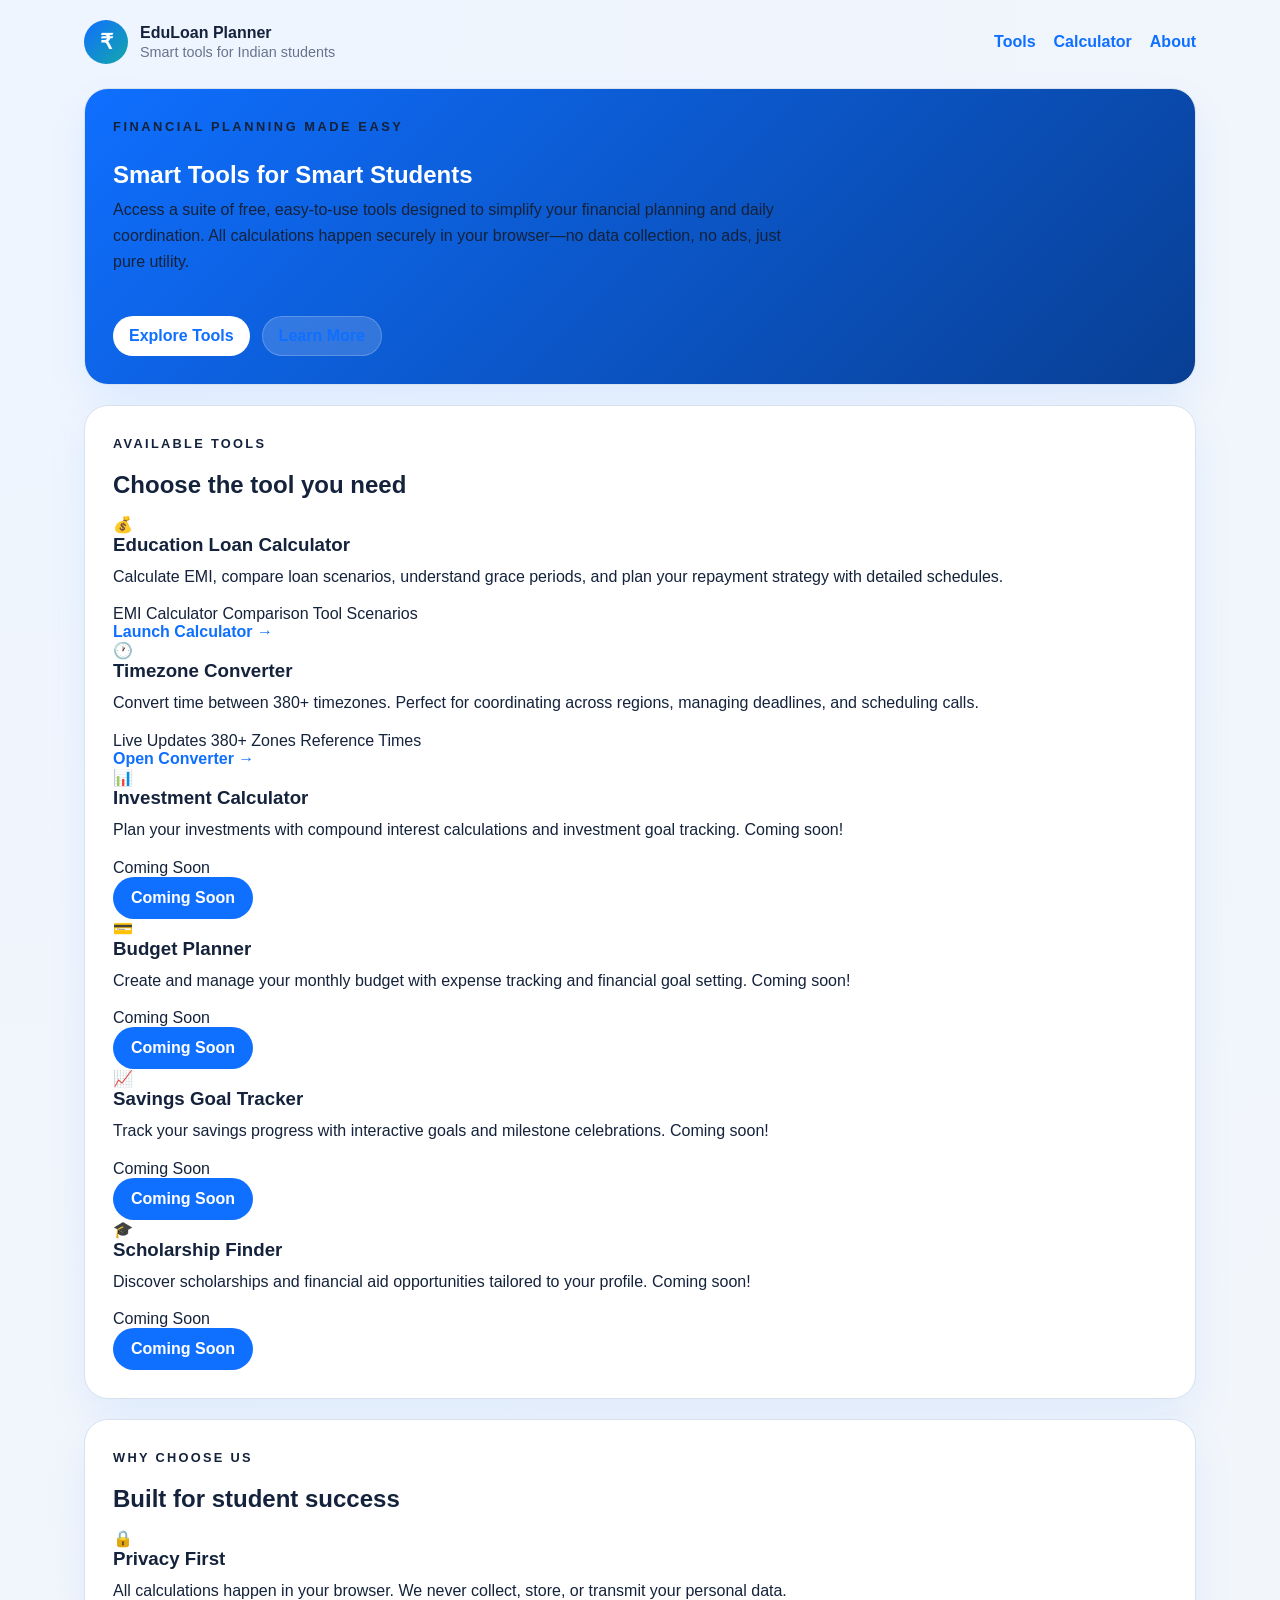
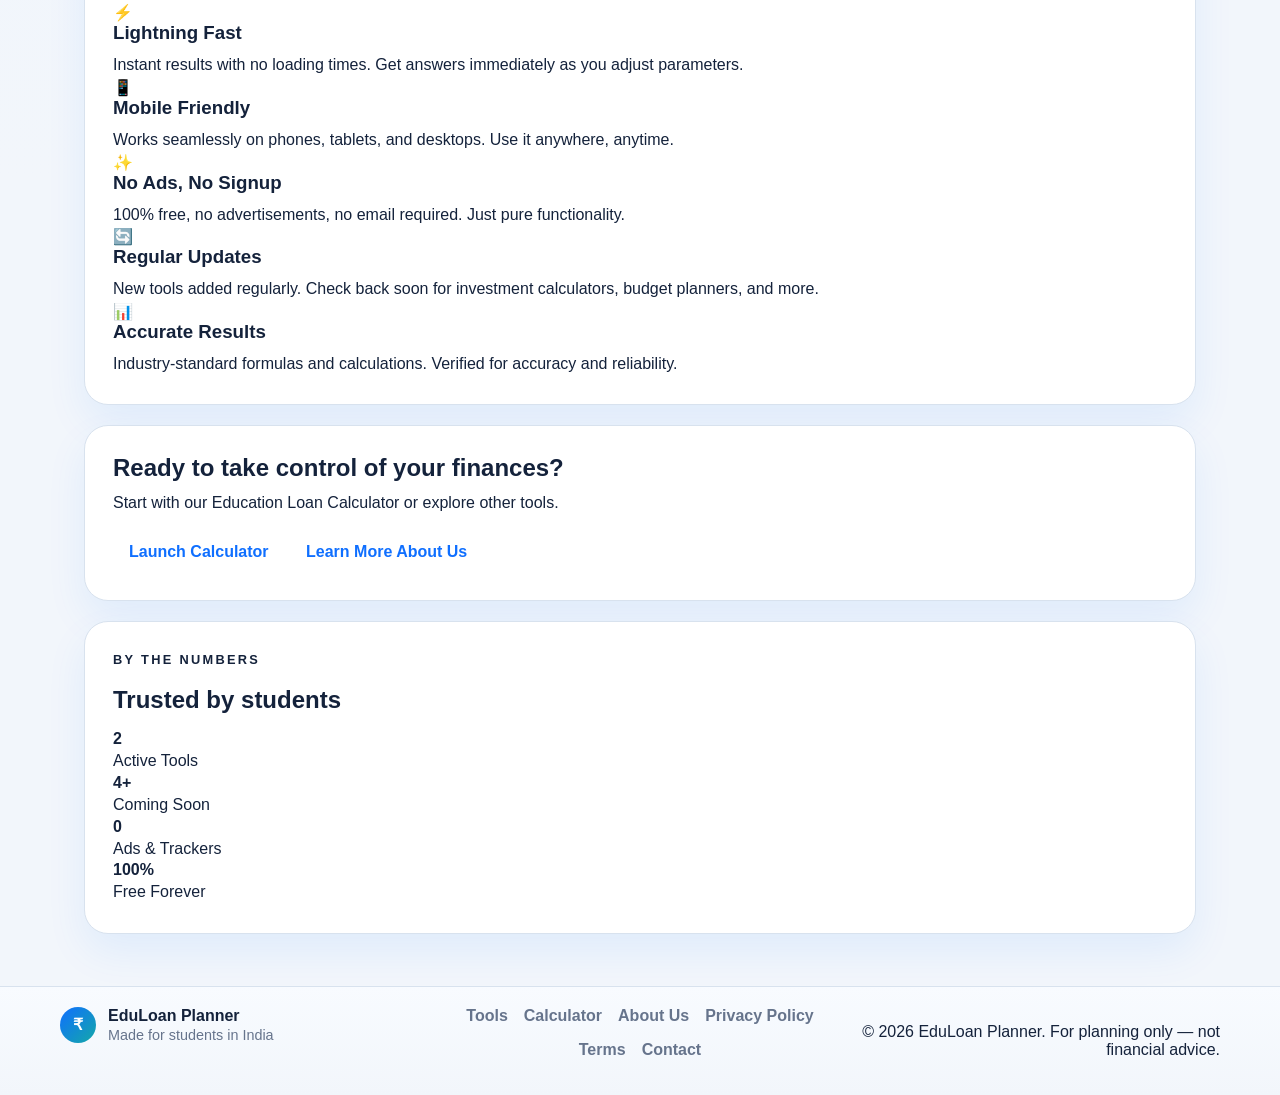
==== commit a3bdd756: "Add calculator.html, Remove home.html, Update index.html" ====
--- a/index.html
+++ b/index.html
@@ -3,12 +3,12 @@
   <head>
     <meta charset="UTF-8" />
     <meta name="viewport" content="width=device-width, initial-scale=1.0" />
-    <title>Indian Education Loan Calculator</title>
-    <meta name="description" content="Estimate education loan EMI, grace period impact, and repayment schedule in Indian rupees." />
-    <meta name="google-site-verification" content="" />
-    <meta name="keywords" content="education loan calculator, EMI calculator, loan comparison, Indian education finance" />
+    <title>Smart Financial Tools | EduLoan Planner</title>
+    <meta name="description" content="A collection of smart financial and utility tools designed for Indian students. Calculate education loans, convert timezones, and more." />
+    <meta name="google-site-verification" content="9NoZDg2IGK6fxFpJTh0Nt341arVPFT_Xz06VqUZ4-30" />
+    <meta name="keywords" content="financial tools, education loan, timezone converter, student tools, India" />
     <meta name="author" content="EduLoan Planner" />
-    <link rel="canonical" href="https://him001133.github.io/loan/index.html" />
+    <link rel="canonical" href="https://him001133.github.io/loan/" />
     <link rel="stylesheet" href="styles.css" />
   </head>
   <body>
@@ -17,220 +17,188 @@
         <div class="brand-mark">₹</div>
         <div>
           <p class="brand-name">EduLoan Planner</p>
-          <p class="brand-tag">Indian education finance made simpler</p>
+          <p class="brand-tag">Smart tools for Indian students</p>
         </div>
       </div>
       <nav class="nav">
         <ul class="nav-list">
-          <li><a class="nav-link" href="#features">Features</a></li>
-          <li><a class="nav-link" href="#comparison">Compare</a></li>
-          <li><a class="nav-link" href="#calculator">Calculator</a></li>
-          <li><a class="nav-link" href="#schedule">Schedule</a></li>
-          <li><a class="nav-link" href="timezone.html">Timezone</a></li>
+          <li><a class="nav-link" href="#tools">Tools</a></li>
+          <li><a class="nav-link" href="calculator.html">Calculator</a></li>
+          <li><a class="nav-link" href="about.html">About</a></li>
         </ul>
       </nav>
     </header>
 
     <main class="page-shell">
       <section class="card hero-card">
-        <div class="hero-content">
-          <div>
-            <p class="eyebrow">Education loan planning</p>
-            <h1>Plan your study loan with confidence.</h1>
-            <p class="hero-copy">
-              Model your EMI in INR, compare grace periods, test interest-only repayment, and see how an advance payment can reduce your overall burden.
-            </p>
-            <div class="hero-actions">
-              <a class="button-link" href="#calculator">Try the calculator</a>
-              <a class="button-link secondary-link" href="#features">Explore features</a>
-            </div>
+        <div class="hero-content-single">
+          <p class="eyebrow">Financial Planning Made Easy</p>
+          <h1>Smart Tools for Smart Students</h1>
+          <p class="hero-copy">
+            Access a suite of free, easy-to-use tools designed to simplify your financial planning and daily coordination. 
+            All calculations happen securely in your browser—no data collection, no ads, just pure utility.
+          </p>
+          <div class="hero-actions">
+            <a class="button-link" href="#tools">Explore Tools</a>
+            <a class="button-link secondary-link" href="#why">Learn More</a>
           </div>
-          <div class="hero-badge">
-            <p>Smart planning</p>
-            <strong>₹ 0.00</strong>
-            <span>estimated monthly burden</span>
-          </div>
-        </div>
-      </section>
-
-      <section id="features" class="card feature-card">
-        <div class="section-heading">
-          <p class="eyebrow">Why students use it</p>
-          <h2>Everything you need to understand your repayment journey</h2>
-        </div>
-        <div class="feature-grid">
-          <article class="feature-box">
-            <h3>Clear EMI estimates</h3>
-            <p>Instantly see monthly repayments based on your loan amount, rate, and tenure.</p>
-          </article>
-          <article class="feature-box">
-            <h3>Grace period insight</h3>
-            <p>Understand how a moratorium changes your balance before repayment begins.</p>
-          </article>
-          <article class="feature-box">
-            <h3>Flexible repayment options</h3>
-            <p>Compare interest-only months and advance payments before you sign up.</p>
-          </article>
-        </div>
-      </section>
-
-
-
-      <section id="comparison" class="card comparison-card">
-        <div class="section-heading">
-          <p class="eyebrow">Compare scenarios</p>
-          <h2>Side-by-side loan comparison</h2>
-        </div>
-        <div class="comparison-controls">
-          <button type="button" id="save-scenario-btn" class="primary-btn">+ Save current as scenario</button>
-          <button type="button" id="clear-scenarios-btn" class="secondary-btn">Clear all</button>
-        </div>
-        <div id="scenarios-container" class="scenarios-container">
-          <div class="empty-state">
-            <p>Save your first scenario to start comparing loans.</p>
-          </div>
-        </div>
-        <div id="comparison-table" class="comparison-table-wrap" style="display: none;">
-          <table class="comparison-table">
-            <thead>
-              <tr>
-                <th>Metric</th>
-                <th id="scenario-1-header">Scenario 1</th>
-                <th id="scenario-2-header">Scenario 2</th>
-                <th id="scenario-3-header">Scenario 3</th>
-              </tr>
-            </thead>
-            <tbody id="comparison-body"></tbody>
-          </table>
-        </div>
-      </section>
-
-      <section id="calculator" class="card calculator-card">
-        <form id="loan-form" novalidate>
-          <div class="control-grid">
-            <div class="field-group">
-              <label for="loan-amount">
-                Loan amount
-                <span class="value-pill" id="loan-amount-value">₹50,00,000</span>
-              </label>
-              <input id="loan-amount-range" type="range" min="100000" max="50000000" step="100000" value="5000000" />
-              <input id="loan-amount" name="loanAmount" type="number" min="100000" step="100000" value="5000000" required />
-            </div>
-
-            <div class="field-group">
-              <label for="interest-rate">
-                Interest rate
-                <span class="value-pill" id="interest-rate-value">10.5%</span>
-              </label>
-              <input id="interest-rate-range" type="range" min="0" max="20" step="0.1" value="10.5" />
-              <input id="interest-rate" name="interestRate" type="number" min="0" max="20" step="0.1" value="10.5" required />
-            </div>
-
-            <div class="field-group">
-              <label for="tenure-years">
-                Tenure
-                <span class="value-pill" id="tenure-years-value">5 years</span>
-              </label>
-              <input id="tenure-years-range" type="range" min="1" max="20" step="1" value="5" />
-              <input id="tenure-years" name="tenureYears" type="number" min="1" max="20" step="1" value="5" required />
-            </div>
-
-            <div class="field-group">
-              <label for="grace-months">
-                Moratorium / grace period
-                <span class="value-pill" id="grace-months-value">0 months</span>
-              </label>
-              <input id="grace-months-range" type="range" min="0" max="24" step="1" value="0" />
-              <input id="grace-months" name="graceMonths" type="number" min="0" max="24" step="1" value="0" required />
-            </div>
-
-            <div class="field-group checkbox-field">
-              <label for="interest-only-toggle">
-                <span>Pay only interest during selected period</span>
-                <input id="interest-only-toggle" name="interestOnly" type="checkbox" />
-              </label>
-            </div>
-
-            <div class="field-group">
-              <label for="interest-only-months">
-                Interest-only period
-                <span class="value-pill" id="interest-only-months-value">0 months</span>
-              </label>
-              <input id="interest-only-months-range" type="range" min="0" max="24" step="1" value="0" />
-              <input id="interest-only-months" name="interestOnlyMonths" type="number" min="0" max="24" step="1" value="0" required />
-            </div>
-
-            <div class="field-group">
-              <label for="advance-payment">
-                Advance payment
-                <span class="value-pill" id="advance-payment-value">₹0</span>
-              </label>
-              <input id="advance-payment-range" type="range" min="0" max="50000000" step="10000" value="0" />
-              <input id="advance-payment" name="advancePayment" type="number" min="0" max="50000000" step="10000" value="0" />
-            </div>
-          </div>
-
-          <div class="actions">
-            <button type="submit">Calculate plan</button>
-            <button type="button" id="reset-btn" class="secondary-btn">Reset</button>
-          </div>
-        </form>
-      </section>
-
-      <section class="card results-card" aria-live="polite">
-        <div class="results-grid">
-          <article class="result-box">
-            <span class="result-label">Monthly EMI</span>
-            <strong id="emi-value">₹0</strong>
-          </article>
-          <article class="result-box">
-            <span class="result-label">Total interest</span>
-            <strong id="interest-value">₹0</strong>
-          </article>
-          <article class="result-box">
-            <span class="result-label">Total payable</span>
-            <strong id="payable-value">₹0</strong>
-          </article>
-        </div>
-
-        <div class="insight-grid">
-          <article class="insight-card accent-card">
-            <h3>Grace impact</h3>
-            <p id="grace-summary">No grace period selected.</p>
-          </article>
-          <article class="insight-card">
-            <h3>Repayment snapshot</h3>
-            <p id="snapshot-summary">Your plan will be displayed here.</p>
-          </article>
-        </div>
-
-        <div class="chart-wrap">
-          <canvas id="summary-chart" width="420" height="220"></canvas>
-        </div>
-        <p class="note">This estimate uses standard EMI calculations and applies interest-only or grace-period handling when selected.</p>
-      </section>
-
-      <section class="card schedule-card">
-        <div class="schedule-head">
-          <h2>Repayment schedule</h2>
-          <p id="schedule-caption">A monthly repayment plan will appear here.</p>
-        </div>
-        <div class="table-wrap">
-          <table>
-            <thead>
-              <tr>
-                <th>Month</th>
-                <th>Payment</th>
-                <th>Interest</th>
-                <th>Principal</th>
-                <th>Balance</th>
-              </tr>
-            </thead>
-            <tbody id="schedule-body"></tbody>
-          </table>
+        </div>
+      </section>
+
+      <section id="tools" class="card">
+        <div class="section-heading">
+          <p class="eyebrow">Available Tools</p>
+          <h2>Choose the tool you need</h2>
+        </div>
+        <div class="tools-grid">
+          <!-- Education Loan Calculator -->
+          <article class="tool-card">
+            <div class="tool-icon">💰</div>
+            <h3>Education Loan Calculator</h3>
+            <p>Calculate EMI, compare loan scenarios, understand grace periods, and plan your repayment strategy with detailed schedules.</p>
+            <div class="tool-features">
+              <span class="feature-tag">EMI Calculator</span>
+              <span class="feature-tag">Comparison Tool</span>
+              <span class="feature-tag">Scenarios</span>
+            </div>
+            <a href="calculator.html" class="tool-link">Launch Calculator →</a>
+          </article>
+
+          <!-- Timezone Converter -->
+          <article class="tool-card">
+            <div class="tool-icon">🕐</div>
+            <h3>Timezone Converter</h3>
+            <p>Convert time between 380+ timezones. Perfect for coordinating across regions, managing deadlines, and scheduling calls.</p>
+            <div class="tool-features">
+              <span class="feature-tag">Live Updates</span>
+              <span class="feature-tag">380+ Zones</span>
+              <span class="feature-tag">Reference Times</span>
+            </div>
+            <a href="timezone.html" class="tool-link">Open Converter →</a>
+          </article>
+
+          <!-- Placeholder for Future Tool 1 -->
+          <article class="tool-card coming-soon">
+            <div class="tool-icon">📊</div>
+            <h3>Investment Calculator</h3>
+            <p>Plan your investments with compound interest calculations and investment goal tracking. Coming soon!</p>
+            <div class="tool-features">
+              <span class="feature-tag">Coming Soon</span>
+            </div>
+            <button class="tool-link disabled">Coming Soon</button>
+          </article>
+
+          <!-- Placeholder for Future Tool 2 -->
+          <article class="tool-card coming-soon">
+            <div class="tool-icon">💳</div>
+            <h3>Budget Planner</h3>
+            <p>Create and manage your monthly budget with expense tracking and financial goal setting. Coming soon!</p>
+            <div class="tool-features">
+              <span class="feature-tag">Coming Soon</span>
+            </div>
+            <button class="tool-link disabled">Coming Soon</button>
+          </article>
+
+          <!-- Placeholder for Future Tool 3 -->
+          <article class="tool-card coming-soon">
+            <div class="tool-icon">📈</div>
+            <h3>Savings Goal Tracker</h3>
+            <p>Track your savings progress with interactive goals and milestone celebrations. Coming soon!</p>
+            <div class="tool-features">
+              <span class="feature-tag">Coming Soon</span>
+            </div>
+            <button class="tool-link disabled">Coming Soon</button>
+          </article>
+
+          <!-- Placeholder for Future Tool 4 -->
+          <article class="tool-card coming-soon">
+            <div class="tool-icon">🎓</div>
+            <h3>Scholarship Finder</h3>
+            <p>Discover scholarships and financial aid opportunities tailored to your profile. Coming soon!</p>
+            <div class="tool-features">
+              <span class="feature-tag">Coming Soon</span>
+            </div>
+            <button class="tool-link disabled">Coming Soon</button>
+          </article>
+        </div>
+      </section>
+
+      <section id="why" class="card">
+        <div class="section-heading">
+          <p class="eyebrow">Why Choose Us</p>
+          <h2>Built for student success</h2>
+        </div>
+        <div class="benefits-grid">
+          <article class="benefit-box">
+            <div class="benefit-icon">🔒</div>
+            <h3>Privacy First</h3>
+            <p>All calculations happen in your browser. We never collect, store, or transmit your personal data.</p>
+          </article>
+          <article class="benefit-box">
+            <div class="benefit-icon">⚡</div>
+            <h3>Lightning Fast</h3>
+            <p>Instant results with no loading times. Get answers immediately as you adjust parameters.</p>
+          </article>
+          <article class="benefit-box">
+            <div class="benefit-icon">📱</div>
+            <h3>Mobile Friendly</h3>
+            <p>Works seamlessly on phones, tablets, and desktops. Use it anywhere, anytime.</p>
+          </article>
+          <article class="benefit-box">
+            <div class="benefit-icon">✨</div>
+            <h3>No Ads, No Signup</h3>
+            <p>100% free, no advertisements, no email required. Just pure functionality.</p>
+          </article>
+          <article class="benefit-box">
+            <div class="benefit-icon">🔄</div>
+            <h3>Regular Updates</h3>
+            <p>New tools added regularly. Check back soon for investment calculators, budget planners, and more.</p>
+          </article>
+          <article class="benefit-box">
+            <div class="benefit-icon">📊</div>
+            <h3>Accurate Results</h3>
+            <p>Industry-standard formulas and calculations. Verified for accuracy and reliability.</p>
+          </article>
+        </div>
+      </section>
+
+      <section class="card cta-card">
+        <div class="section-heading">
+          <h2>Ready to take control of your finances?</h2>
+          <p>Start with our Education Loan Calculator or explore other tools.</p>
+        </div>
+        <div class="cta-actions">
+          <a href="calculator.html" class="button-link">Launch Calculator</a>
+          <a href="about.html" class="button-link secondary-link">Learn More About Us</a>
+        </div>
+      </section>
+
+      <section class="card stats-card">
+        <div class="section-heading">
+          <p class="eyebrow">By The Numbers</p>
+          <h2>Trusted by students</h2>
+        </div>
+        <div class="stats-grid">
+          <article class="stat-box">
+            <strong class="stat-number">2</strong>
+            <p class="stat-label">Active Tools</p>
+          </article>
+          <article class="stat-box">
+            <strong class="stat-number">4+</strong>
+            <p class="stat-label">Coming Soon</p>
+          </article>
+          <article class="stat-box">
+            <strong class="stat-number">0</strong>
+            <p class="stat-label">Ads & Trackers</p>
+          </article>
+          <article class="stat-box">
+            <strong class="stat-number">100%</strong>
+            <p class="stat-label">Free Forever</p>
+          </article>
         </div>
       </section>
     </main>
+
     <footer class="site-footer">
       <div class="footer-grid">
         <div class="footer-brand">
@@ -241,7 +209,8 @@
           </div>
         </div>
         <div class="footer-links">
-          <a href="#calculator">Calculator</a>
+          <a href="#tools">Tools</a>
+          <a href="calculator.html">Calculator</a>
           <a href="about.html">About Us</a>
           <a href="privacy.html">Privacy Policy</a>
           <a href="terms.html">Terms</a>
@@ -252,7 +221,5 @@
         </div>
       </div>
     </footer>
-
-    <script src="script.js"></script>
   </body>
 </html>
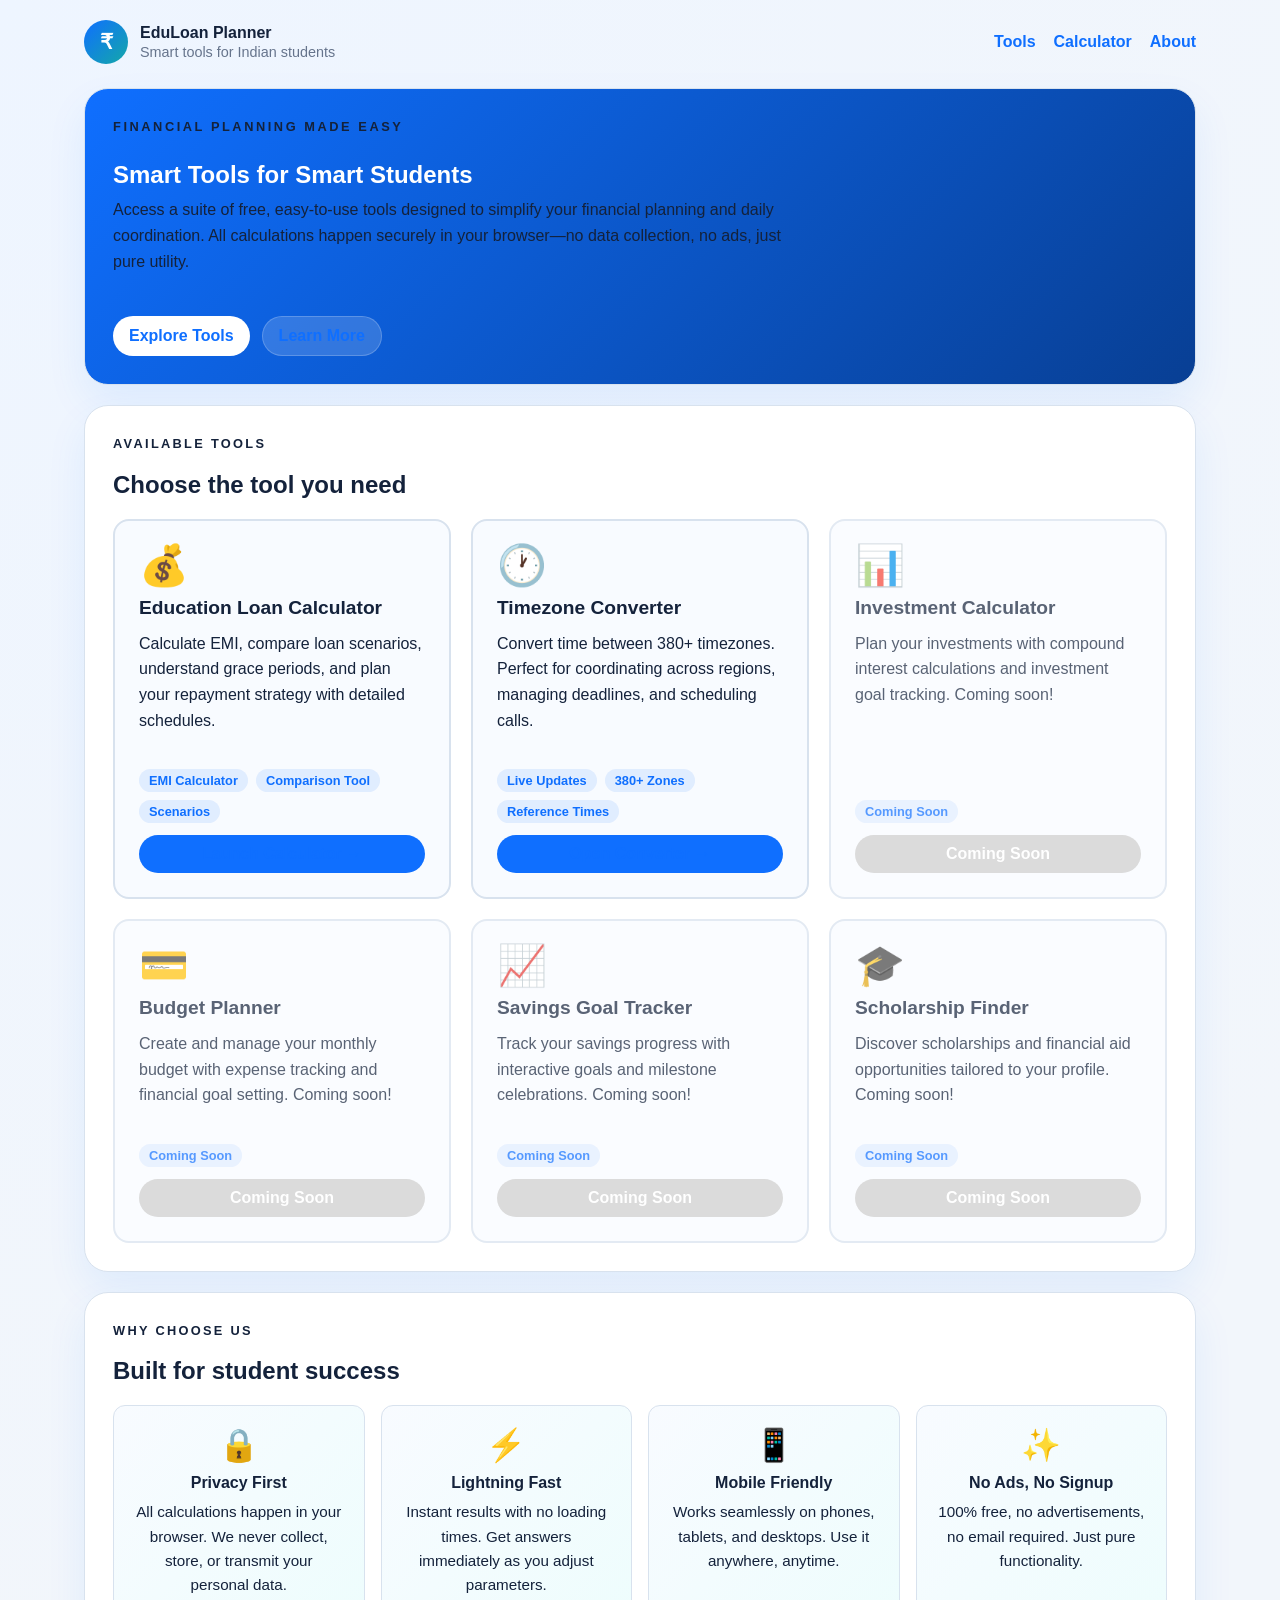
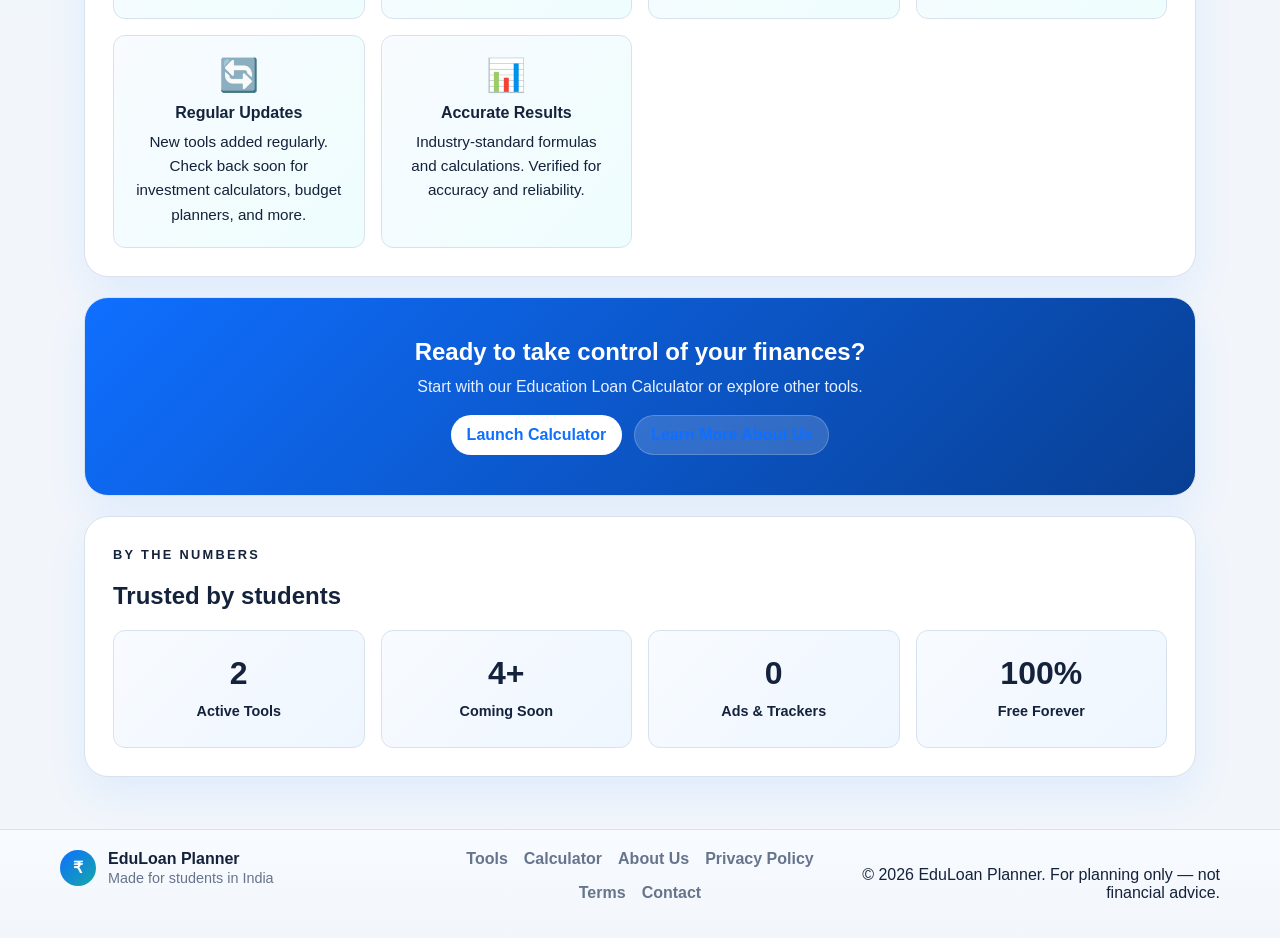
==== commit 0349f8b5: "Update 7 files" ====
--- a/index.html
+++ b/index.html
@@ -9,7 +9,7 @@
     <meta name="keywords" content="financial tools, education loan, timezone converter, student tools, India" />
     <meta name="author" content="EduLoan Planner" />
     <link rel="canonical" href="https://him001133.github.io/loan/" />
-    <link rel="stylesheet" href="styles.css" />
+    <link rel="stylesheet" href="css/styles.css" />
   </head>
   <body>
     <header class="topbar">
--- a/css/styles.css
+++ b/css/styles.css
@@ -0,0 +1,1135 @@
+:root {
+  color-scheme: light;
+  --bg: #f2f6fb;
+  --surface: #ffffff;
+  --primary: #0f6fff;
+  --primary-dark: #0a53bf;
+  --accent: #14a8a8;
+  --text: #14223b;
+  --muted: #66748c;
+  --border: #d8e2ee;
+}
+
+* {
+  box-sizing: border-box;
+}
+
+body {
+  margin: 0;
+  font-family: Inter, "Segoe UI", Roboto, Arial, sans-serif;
+  background: radial-gradient(circle at top left, #eef5ff 0%, var(--bg) 60%);
+  color: var(--text);
+}
+
+.topbar {
+  max-width: 1160px;
+  margin: 0 auto;
+  padding: 20px 24px 0;
+  display: flex;
+  align-items: center;
+  justify-content: space-between;
+  gap: 16px;
+}
+
+.brand-block {
+  display: flex;
+  align-items: center;
+  gap: 12px;
+}
+
+.brand-mark {
+  width: 44px;
+  height: 44px;
+  display: grid;
+  place-items: center;
+  border-radius: 50%;
+  background: linear-gradient(135deg, var(--primary) 0%, var(--accent) 100%);
+  color: #fff;
+  font-size: 1.3rem;
+  font-weight: 800;
+}
+
+.brand-name {
+  margin: 0;
+  font-weight: 800;
+}
+
+.brand-tag {
+  margin: 2px 0 0;
+  color: var(--muted);
+  font-size: 0.9rem;
+}
+
+.nav-link,
+.button-link {
+  text-decoration: none;
+  color: var(--primary);
+  font-weight: 700;
+}
+
+.nav {
+  display: flex;
+  align-items: center;
+}
+
+.nav-list {
+  list-style: none;
+  margin: 0;
+  padding: 0;
+  display: flex;
+  gap: 18px;
+}
+
+.page-shell {
+  max-width: 1160px;
+  margin: 0 auto;
+  padding: 24px;
+  display: grid;
+  gap: 20px;
+}
+
+.card {
+  background: var(--surface);
+  border: 1px solid var(--border);
+  border-radius: 24px;
+  box-shadow: 0 18px 40px rgba(15, 111, 255, 0.08);
+}
+
+.hero-card {
+  padding: 28px;
+  background: linear-gradient(135deg, #0f6fff 0%, #083f94 100%);
+  color: #fff;
+}
+
+.hero-content {
+  display: grid;
+  grid-template-columns: 1.6fr 0.8fr;
+  gap: 20px;
+  align-items: center;
+}
+
+.hero-content-single {
+  display: flex;
+  flex-direction: column;
+  gap: 8px;
+}
+
+.hero-content-single h1 {
+  margin: 0;
+}
+
+.hero-content-single .eyebrow {
+  margin: 0 0 10px;
+  text-transform: uppercase;
+  letter-spacing: 0.2em;
+  font-size: 0.8rem;
+  font-weight: 700;
+  color: #dcecff;
+}
+
+.hero-content-single .hero-copy {
+  color: #e7f0ff;
+  max-width: 700px;
+  margin: 0;
+}
+
+.hero-actions {
+  display: flex;
+  flex-wrap: wrap;
+  gap: 12px;
+  margin-top: 18px;
+}
+
+.button-link {
+  display: inline-flex;
+  align-items: center;
+  justify-content: center;
+  padding: 10px 16px;
+  border-radius: 999px;
+  background: #fff;
+  color: var(--primary);
+}
+
+.secondary-link {
+  background: rgba(255,255,255,0.16);
+  color: #fff;
+  border: 1px solid rgba(255,255,255,0.2);
+}
+
+.hero-badge {
+  padding: 18px;
+  border-radius: 20px;
+  background: rgba(255,255,255,0.16);
+  backdrop-filter: blur(10px);
+  text-align: center;
+}
+
+.hero-badge p,
+.hero-badge span {
+  margin: 0;
+  color: #e8f0ff;
+}
+
+.hero-badge strong {
+  display: block;
+  font-size: 1.8rem;
+  margin: 6px 0;
+}
+
+.eyebrow {
+  margin: 0 0 10px;
+  text-transform: uppercase;
+  letter-spacing: 0.2em;
+  font-size: 0.8rem;
+  font-weight: 700;
+  color: #dcecff;
+}
+
+h1,
+h2,
+h3 {
+  margin: 0 0 8px;
+}
+
+.hero-copy,
+.note,
+.schedule-head p,
+.insight-card p {
+  margin: 0;
+  color: var(--muted);
+  line-height: 1.6;
+}
+
+.hero-card .hero-copy {
+  color: #e7f0ff;
+  max-width: 700px;
+}
+
+.calculator-card,
+.results-card,
+.schedule-card {
+  padding: 24px;
+}
+
+.control-grid {
+  display: grid;
+  grid-template-columns: repeat(2, minmax(0, 1fr));
+  gap: 18px;
+}
+
+.field-group {
+  display: grid;
+  gap: 8px;
+  padding: 14px;
+  border: 1px solid var(--border);
+  border-radius: 16px;
+  background: #fbfdff;
+}
+
+.checkbox-field {
+  align-content: center;
+}
+
+.checkbox-field label {
+  justify-content: space-between;
+}
+
+.checkbox-field input {
+  width: auto;
+  accent-color: var(--primary);
+}
+
+label {
+  display: flex;
+  align-items: center;
+  justify-content: space-between;
+  gap: 8px;
+  font-weight: 700;
+}
+
+.value-pill {
+  display: inline-flex;
+  align-items: center;
+  padding: 4px 8px;
+  border-radius: 999px;
+  background: #edf5ff;
+  color: var(--primary);
+  font-size: 0.85rem;
+  font-weight: 700;
+}
+
+input[type="number"],
+input[type="range"] {
+  width: 100%;
+}
+
+input[type="number"] {
+  padding: 10px 12px;
+  border: 1px solid var(--border);
+  border-radius: 12px;
+  font-size: 1rem;
+}
+
+input[type="range"] {
+  accent-color: var(--primary);
+  cursor: pointer;
+}
+
+input:focus {
+  outline: 2px solid rgba(15, 111, 255, 0.18);
+  border-color: var(--primary);
+}
+
+.actions {
+  display: flex;
+  flex-wrap: wrap;
+  gap: 12px;
+  margin-top: 18px;
+}
+
+button {
+  border: none;
+  border-radius: 999px;
+  padding: 12px 18px;
+  font-size: 1rem;
+  font-weight: 700;
+  cursor: pointer;
+  background: var(--primary);
+  color: #fff;
+}
+
+button:hover {
+  background: var(--primary-dark);
+}
+
+.secondary-btn {
+  background: #e9f2ff;
+  color: var(--primary);
+}
+
+.secondary-btn:hover {
+  background: #dceaff;
+}
+
+.section-heading {
+  margin-bottom: 16px;
+}
+
+.feature-grid {
+  display: grid;
+  grid-template-columns: repeat(3, minmax(0, 1fr));
+  gap: 14px;
+}
+
+.feature-box {
+  padding: 16px;
+  border: 1px solid var(--border);
+  border-radius: 16px;
+  background: #f8fbff;
+}
+
+/* Alignment and spacing fixes for the features section */
+.feature-card {
+  padding: 24px;
+}
+
+.feature-grid {
+  align-items: start;
+}
+
+.feature-box {
+  display: flex;
+  flex-direction: column;
+  justify-content: flex-start;
+  min-height: 120px;
+}
+
+.section-heading .eyebrow {
+  margin-bottom: 8px;
+  color: rgba(20,34,59,0.14);
+  letter-spacing: 0.18em;
+}
+
+.feature-box h3 {
+  margin-bottom: 6px;
+}
+
+.feature-box p {
+  margin: 0;
+  color: var(--muted);
+  line-height: 1.6;
+}
+
+.results-grid {
+  display: grid;
+  grid-template-columns: repeat(3, minmax(0, 1fr));
+  gap: 14px;
+}
+
+/* Timezone calculator styles */
+.timezone-card {
+  padding: 20px;
+}
+
+.timezone-grid {
+  display: grid;
+  grid-template-columns: 1fr 1fr;
+  gap: 18px;
+  align-items: start;
+}
+
+.timezone-controls label {
+  display: block;
+  margin-top: 10px;
+  font-weight: 700;
+}
+
+.timezone-output {
+  padding: 14px;
+  border: 1px solid var(--border);
+  border-radius: 12px;
+  background: #fbfdff;
+}
+
+.timezone-reference-card {
+  padding: 24px;
+}
+
+.timezone-reference-grid {
+  display: grid;
+  grid-template-columns: repeat(auto-fit, minmax(200px, 1fr));
+  gap: 14px;
+}
+
+.tz-ref-card {
+  padding: 16px;
+  background: linear-gradient(135deg, #f8fbff 0%, #eefdfd 100%);
+  border: 1px solid #d8e2ee;
+  border-radius: 12px;
+  text-align: center;
+}
+
+.tz-name {
+  margin: 0 0 8px;
+  font-size: 0.9rem;
+  color: var(--muted);
+  font-weight: 600;
+}
+
+.tz-time {
+  display: block;
+  font-size: 1.4rem;
+  color: var(--primary);
+  font-weight: 800;
+  font-family: 'Courier New', monospace;
+}
+
+@media (max-width: 820px) {
+  .control-grid,
+  .results-grid,
+  .insight-grid,
+  .feature-grid,
+  .hero-content {
+    grid-template-columns: 1fr;
+  }
+
+  .schedule-head {
+    flex-direction: column;
+    align-items: flex-start;
+  }
+
+  .topbar {
+    flex-direction: column;
+    align-items: flex-start;
+    gap: 16px;
+  }
+
+  .nav-list {
+    flex-wrap: wrap;
+    gap: 12px;
+  }
+
+  .nav-link {
+    font-size: 0.9rem;
+  }
+
+  .page-shell .card {
+    padding: 20px;
+  }
+
+  .hero-card {
+    padding: 20px !important;
+  }
+
+  .section-heading h2 {
+    font-size: 1.4rem;
+  }
+
+  .timezone-grid {
+    grid-template-columns: 1fr;
+  }
+
+  .timezone-reference-grid {
+    grid-template-columns: repeat(auto-fit, minmax(150px, 1fr));
+  }
+
+  .footer-grid {
+    flex-direction: column;
+    gap: 16px;
+    justify-content: flex-start;
+  }
+
+  .footer-brand {
+    flex: auto;
+  }
+
+  .footer-links {
+    justify-content: flex-start;
+    gap: 12px;
+  }
+
+  .footer-legal {
+    text-align: left;
+  }
+
+  .footer-legal p {
+    font-size: 0.85rem;
+  }
+
+  .scenarios-container {
+    grid-template-columns: 1fr;
+  }
+
+  .scenario-details {
+    grid-template-columns: 1fr;
+  }
+
+  .comparison-table {
+    font-size: 0.85rem;
+  }
+
+  .comparison-table th,
+  .comparison-table td {
+    padding: 8px;
+  }
+
+  .tools-grid {
+    grid-template-columns: 1fr;
+  }
+
+  .benefits-grid {
+    grid-template-columns: repeat(auto-fit, minmax(200px, 1fr));
+  }
+
+  .stats-grid {
+    grid-template-columns: repeat(2, 1fr);
+  }
+
+  .cta-card {
+    padding: 24px !important;
+  }
+
+  .cta-actions {
+    flex-direction: column;
+  }
+
+  .cta-actions a {
+    width: 100%;
+  }
+
+  .tool-card {
+    padding: 20px;
+  }
+
+  .tool-icon {
+    font-size: 2rem;
+  }
+
+  .tool-card h3 {
+    font-size: 1.1rem;
+  }
+
+  .benefit-box {
+    padding: 16px;
+  }
+
+  .benefit-icon {
+    font-size: 1.5rem;
+  }
+
+  .stat-box {
+    padding: 16px;
+  }
+
+  .stat-number {
+    font-size: 1.5rem;
+  }
+}
+
+.result-box,
+.insight-card {
+  padding: 16px;
+  background: #f8fbff;
+  border: 1px solid #e5efff;
+  border-radius: 16px;
+}
+
+.result-label {
+  display: block;
+  font-size: 0.9rem;
+  color: var(--muted);
+  margin-bottom: 8px;
+}
+
+.result-box strong {
+  font-size: 1.25rem;
+}
+
+.insight-grid {
+  display: grid;
+  grid-template-columns: repeat(2, minmax(0, 1fr));
+  gap: 14px;
+  margin-top: 14px;
+}
+
+.accent-card {
+  background: linear-gradient(135deg, #f2f8ff 0%, #eefdfd 100%);
+}
+
+.chart-wrap {
+  margin-top: 16px;
+  border-radius: 16px;
+  padding: 16px;
+  background: linear-gradient(135deg, #f8fbff 0%, #eef6ff 100%);
+  border: 1px solid #e2ebf8;
+}
+
+canvas {
+  width: 100%;
+  height: auto;
+}
+
+.schedule-head {
+  display: flex;
+  align-items: center;
+  justify-content: space-between;
+  gap: 12px;
+  margin-bottom: 12px;
+}
+
+.table-wrap {
+  overflow-x: auto;
+}
+
+table {
+  width: 100%;
+  border-collapse: collapse;
+}
+
+th,
+td {
+  padding: 10px 12px;
+  border-bottom: 1px solid #e9eff6;
+  text-align: left;
+}
+
+th {
+  color: var(--muted);
+  font-size: 0.9rem;
+  font-weight: 700;
+  text-transform: uppercase;
+  letter-spacing: 0.04em;
+}
+
+tr:last-child td {
+  border-bottom: none;
+}
+
+.site-footer {
+  margin-top: 28px;
+  background: linear-gradient(180deg, #f8fbff 0%, #f2f6fb 100%);
+  border-top: 1px solid var(--border);
+  padding: 20px 24px;
+}
+
+.footer-grid {
+  max-width: 1160px;
+  margin: 0 auto;
+  display: flex;
+  gap: 20px;
+  align-items: flex-start;
+  justify-content: space-between;
+  flex-wrap: wrap;
+}
+
+.footer-brand {
+  display: flex;
+  align-items: flex-start;
+  gap: 12px;
+  flex: 1;
+  min-width: 200px;
+}
+
+.footer-links {
+  display: flex;
+  flex-wrap: wrap;
+  gap: 16px;
+  flex: 1;
+  min-width: 200px;
+  justify-content: center;
+}
+
+.footer-links a {
+  color: var(--muted);
+  text-decoration: none;
+  font-weight: 600;
+  transition: color 0.2s ease;
+}
+
+.footer-links a:hover {
+  color: var(--primary);
+}
+
+.footer-legal {
+  flex: 1;
+  min-width: 200px;
+  text-align: right;
+}
+
+/* Page content styles */
+.page-shell a {
+  color: var(--primary);
+  text-decoration: none;
+  font-weight: 600;
+  transition: opacity 0.2s ease;
+}
+
+.page-shell a:hover {
+  opacity: 0.8;
+  text-decoration: underline;
+}
+
+.page-shell ul {
+  line-height: 1.8;
+}
+
+.page-shell .card {
+  padding: 28px;
+}
+
+.page-shell .card p {
+  margin: 0 0 16px;
+  line-height: 1.6;
+  color: var(--text);
+}
+
+.page-shell .card p:last-child {
+  margin-bottom: 0;
+}
+
+.page-shell .card li {
+  margin-bottom: 8px;
+  color: var(--text);
+}
+
+.page-shell .card strong {
+  font-weight: 700;
+  color: var(--text);
+}
+
+.section-heading {
+  margin-bottom: 16px;
+}
+
+.section-heading h2 {
+  margin: 0 0 8px;
+  color: var(--text);
+}
+
+.section-heading .eyebrow {
+  margin: 0 0 8px;
+  text-transform: uppercase;
+  letter-spacing: 0.18em;
+  font-size: 0.8rem;
+  font-weight: 700;
+  color: rgba(20,34,59,0.6);
+}
+
+.brand-mark.small {
+  width: 36px;
+  height: 36px;
+  font-size: 1rem;
+}
+
+/* Loan Comparison Tool Styles */
+.comparison-card {
+  padding: 24px;
+}
+
+.comparison-controls {
+  display: flex;
+  gap: 12px;
+  margin-bottom: 20px;
+  flex-wrap: wrap;
+}
+
+.primary-btn {
+  background: var(--primary);
+  color: #fff;
+  border: none;
+  border-radius: 999px;
+  padding: 12px 18px;
+  font-size: 1rem;
+  font-weight: 700;
+  cursor: pointer;
+}
+
+.primary-btn:hover {
+  background: var(--primary-dark);
+}
+
+.scenarios-container {
+  display: grid;
+  grid-template-columns: repeat(auto-fit, minmax(280px, 1fr));
+  gap: 14px;
+  margin-bottom: 20px;
+}
+
+.empty-state {
+  grid-column: 1 / -1;
+  padding: 40px 20px;
+  text-align: center;
+  background: #fbfdff;
+  border: 1px dashed var(--border);
+  border-radius: 16px;
+  color: var(--muted);
+}
+
+.scenario-card {
+  padding: 16px;
+  border: 1px solid var(--border);
+  border-radius: 16px;
+  background: #f8fbff;
+  transition: all 0.2s ease;
+}
+
+.scenario-card:hover {
+  border-color: var(--primary);
+  box-shadow: 0 4px 12px rgba(15, 111, 255, 0.1);
+}
+
+.scenario-header {
+  display: flex;
+  justify-content: space-between;
+  align-items: center;
+  margin-bottom: 12px;
+  padding-bottom: 12px;
+  border-bottom: 1px solid var(--border);
+}
+
+.scenario-header h4 {
+  margin: 0;
+  font-size: 1rem;
+  color: var(--text);
+}
+
+.scenario-meta {
+  font-size: 0.75rem;
+  color: var(--muted);
+}
+
+.scenario-details {
+  display: grid;
+  grid-template-columns: 1fr 1fr;
+  gap: 10px;
+  margin-bottom: 12px;
+  padding: 12px 0;
+  border-bottom: 1px solid var(--border);
+}
+
+.scenario-detail {
+  display: flex;
+  flex-direction: column;
+  gap: 4px;
+}
+
+.scenario-detail .label {
+  font-size: 0.8rem;
+  color: var(--muted);
+  font-weight: 600;
+}
+
+.scenario-detail .value {
+  font-size: 0.95rem;
+  color: var(--text);
+  font-weight: 600;
+}
+
+.scenario-results {
+  display: grid;
+  grid-template-columns: 1fr;
+  gap: 10px;
+  margin-bottom: 12px;
+  padding: 12px 0;
+}
+
+.result {
+  display: flex;
+  justify-content: space-between;
+  align-items: center;
+}
+
+.result .label {
+  font-size: 0.85rem;
+  color: var(--muted);
+}
+
+.result strong {
+  color: var(--primary);
+  font-weight: 700;
+}
+
+.remove-scenario-btn {
+  width: 100%;
+  background: #ffebee;
+  color: #c62828;
+  border: 1px solid #ffcdd2;
+  border-radius: 8px;
+  padding: 8px 12px;
+  font-size: 0.9rem;
+  font-weight: 600;
+  cursor: pointer;
+  transition: all 0.2s ease;
+}
+
+.remove-scenario-btn:hover {
+  background: #ffcdd2;
+  color: #b71c1c;
+}
+
+.comparison-table-wrap {
+  margin-top: 20px;
+  padding: 16px;
+  background: #fbfdff;
+  border-radius: 16px;
+  border: 1px solid var(--border);
+  overflow-x: auto;
+}
+
+.comparison-table {
+  width: 100%;
+  border-collapse: collapse;
+  font-size: 0.95rem;
+}
+
+.comparison-table th {
+  background: linear-gradient(135deg, #eef5ff 0%, #f8fbff 100%);
+  color: var(--text);
+  font-weight: 700;
+  padding: 12px;
+  text-align: left;
+  border-bottom: 2px solid var(--primary);
+}
+
+.comparison-table td {
+  padding: 12px;
+  border-bottom: 1px solid #e9eff6;
+  color: var(--text);
+}
+
+.comparison-table tbody tr:hover {
+  background: #f8fbff;
+}
+
+.comparison-table tbody tr:last-child td {
+  border-bottom: none;
+}
+
+/* Tools Grid & Cards */
+.tools-grid {
+  display: grid;
+  grid-template-columns: repeat(auto-fit, minmax(300px, 1fr));
+  gap: 20px;
+  margin-top: 20px;
+}
+
+.tool-card {
+  padding: 24px;
+  background: #f8fbff;
+  border: 2px solid var(--border);
+  border-radius: 16px;
+  display: flex;
+  flex-direction: column;
+  gap: 12px;
+  transition: all 0.3s ease;
+}
+
+.tool-card:hover {
+  border-color: var(--primary);
+  box-shadow: 0 8px 24px rgba(15, 111, 255, 0.15);
+  transform: translateY(-4px);
+}
+
+.tool-card.coming-soon {
+  opacity: 0.7;
+}
+
+.tool-card.coming-soon:hover {
+  transform: none;
+  box-shadow: 0 4px 12px rgba(15, 111, 255, 0.08);
+}
+
+.tool-icon {
+  font-size: 2.5rem;
+  line-height: 1;
+}
+
+.tool-card h3 {
+  margin: 0;
+  font-size: 1.2rem;
+  color: var(--text);
+}
+
+.tool-card p {
+  margin: 0;
+  color: var(--muted);
+  line-height: 1.6;
+  flex-grow: 1;
+}
+
+.tool-features {
+  display: flex;
+  flex-wrap: wrap;
+  gap: 8px;
+  margin-top: 8px;
+}
+
+.feature-tag {
+  display: inline-block;
+  padding: 4px 10px;
+  background: rgba(15, 111, 255, 0.1);
+  color: var(--primary);
+  border-radius: 999px;
+  font-size: 0.8rem;
+  font-weight: 600;
+}
+
+.tool-link {
+  display: inline-block;
+  padding: 10px 16px;
+  background: var(--primary);
+  color: #fff;
+  text-decoration: none;
+  border-radius: 999px;
+  border: none;
+  font-weight: 700;
+  cursor: pointer;
+  transition: background 0.2s ease;
+  text-align: center;
+  margin-top: auto;
+}
+
+.tool-link:hover {
+  background: var(--primary-dark);
+}
+
+.tool-link.disabled {
+  background: #ccc;
+  cursor: not-allowed;
+}
+
+.tool-link.disabled:hover {
+  background: #ccc;
+}
+
+/* Benefits Grid */
+.benefits-grid {
+  display: grid;
+  grid-template-columns: repeat(auto-fit, minmax(250px, 1fr));
+  gap: 16px;
+  margin-top: 20px;
+}
+
+.benefit-box {
+  padding: 20px;
+  background: linear-gradient(135deg, #f8fbff 0%, #eefdfd 100%);
+  border: 1px solid var(--border);
+  border-radius: 12px;
+  text-align: center;
+}
+
+.benefit-icon {
+  font-size: 2rem;
+  margin-bottom: 10px;
+  display: block;
+}
+
+.benefit-box h3 {
+  margin: 0 0 8px;
+  font-size: 1rem;
+  color: var(--text);
+}
+
+.benefit-box p {
+  margin: 0;
+  color: var(--muted);
+  font-size: 0.95rem;
+  line-height: 1.6;
+}
+
+/* CTA Card */
+.cta-card {
+  padding: 40px !important;
+  background: linear-gradient(135deg, #0f6fff 0%, #083f94 100%);
+  color: #fff;
+  text-align: center;
+}
+
+.cta-card .section-heading h2 {
+  color: #fff;
+  margin: 0 0 8px;
+}
+
+.cta-card .section-heading p {
+  color: #e8f0ff;
+  margin: 0 0 20px;
+}
+
+.cta-actions {
+  display: flex;
+  gap: 12px;
+  flex-wrap: wrap;
+  justify-content: center;
+}
+
+/* Stats Grid */
+.stats-grid {
+  display: grid;
+  grid-template-columns: repeat(auto-fit, minmax(150px, 1fr));
+  gap: 16px;
+  margin-top: 20px;
+}
+
+.stat-box {
+  padding: 24px;
+  background: linear-gradient(135deg, #f8fbff 0%, #eef6ff 100%);
+  border: 1px solid var(--border);
+  border-radius: 12px;
+  text-align: center;
+}
+
+.stat-number {
+  display: block;
+  font-size: 2rem;
+  color: var(--primary);
+  font-weight: 800;
+  margin-bottom: 8px;
+}
+
+.stat-label {
+  margin: 0;
+  color: var(--muted);
+  font-size: 0.9rem;
+  font-weight: 600;
+}
+
